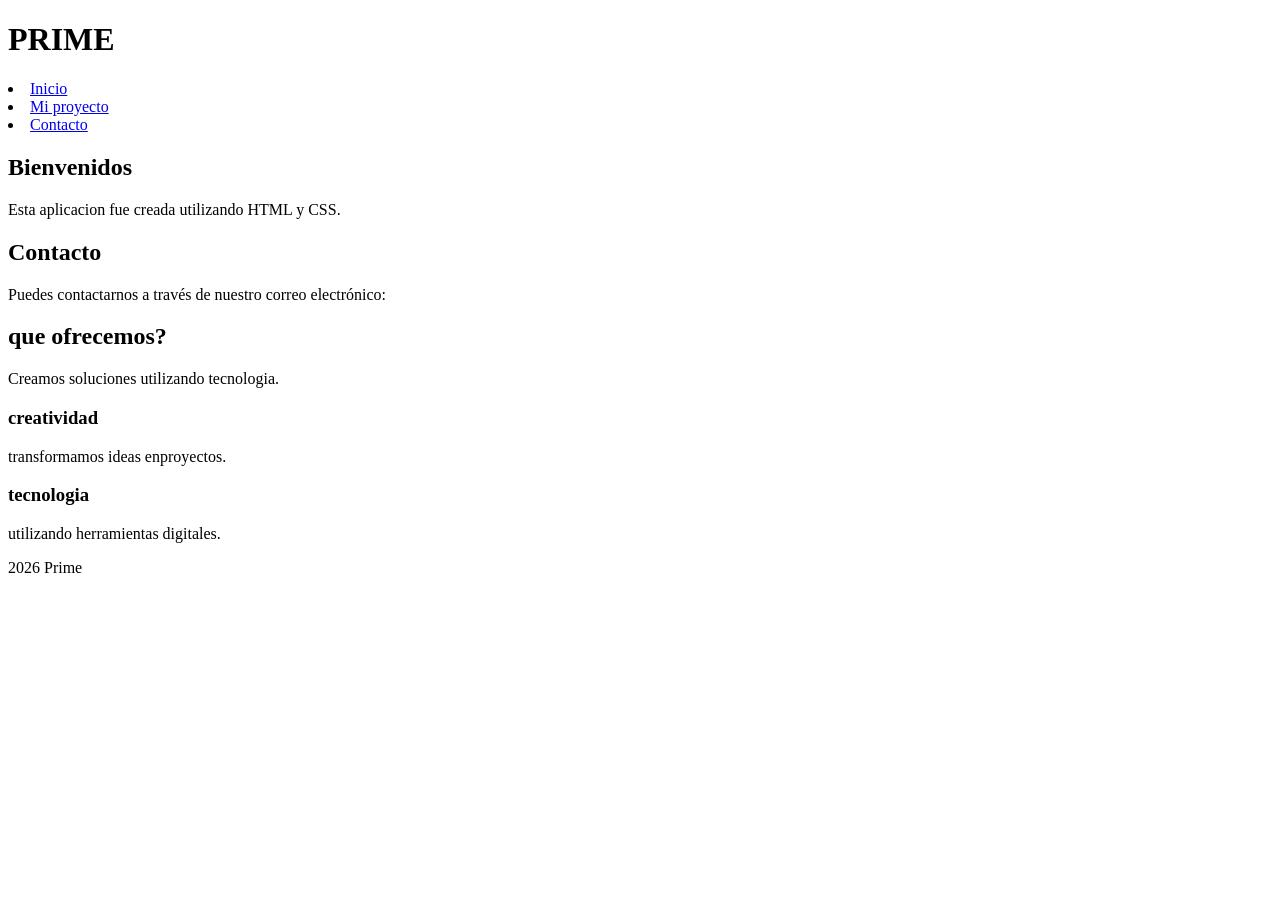
==== Index.html @ 27290d9e "cambios de hoy" ====
<!DOCTYPE html>
<html lang="es">
    <head>
        <meta charset="UTF-8">
        <meta name="viewport" content="width=device-width,initial-scale=1.0">
        <title>PRIME</title>
        <link rel="stylesheet" href="estyle.css">
    </head>
    <body>
        <header>
            <h1>PRIME</h1>
            </header>
  <body>

    <header








        <nav>
                <li><a href="inicio">Inicio</a></li>
                <li><a href="#Prime">Mi proyecto</a></li>
                <li><a href="#contacto">Contacto</a></li>
        </nav>

        <main>

            <section id="Inicio">

                <h2>Bienvenidos</h2>

                <p>Esta aplicacion fue creada utilizando HTML y CSS.</p>
            </section>

            <section id="contacto">
                <h2>Contacto</h2>
                <p>Puedes contactarnos a través de nuestro correo electrónico:

                    </section>


                    <section id="Prime" class="targeta">
                        <h2>que ofrecemos?</h2>




                        <p>
                            Creamos soluciones utilizando tecnologia.
                        </p>
                        </div>

                        <div class="targeta">
                            <h3>creatividad</h3>
                            <p>
                            transformamos ideas enproyectos.
                            </p>
                        </div>

                        <div class="targeta">
                            <h3>tecnologia</h3>
                            <p>
                                utilizando herramientas digitales.
                            </p>
                        </div>

                        </section>

        </main>


        <footer id="contacto">

            <p> 2026 Prime</p>

        </footer>

        </body>

</html>
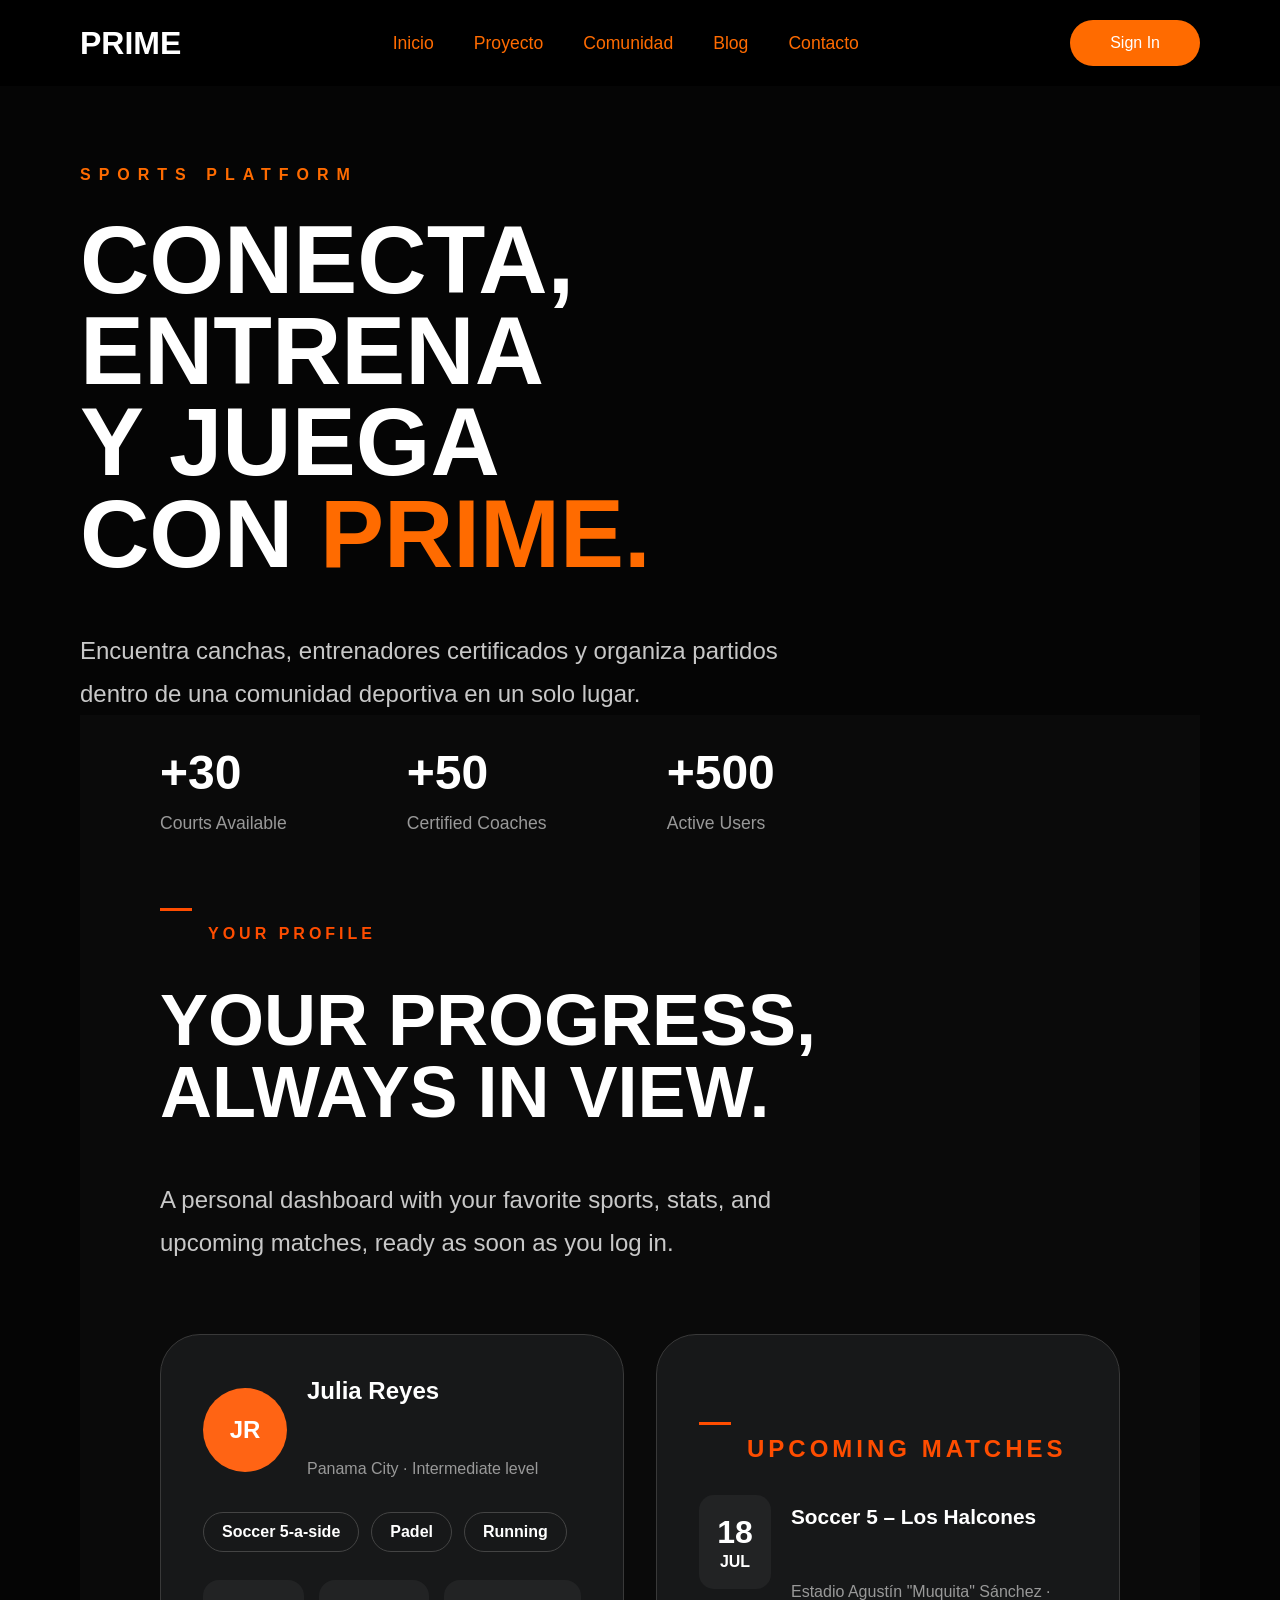
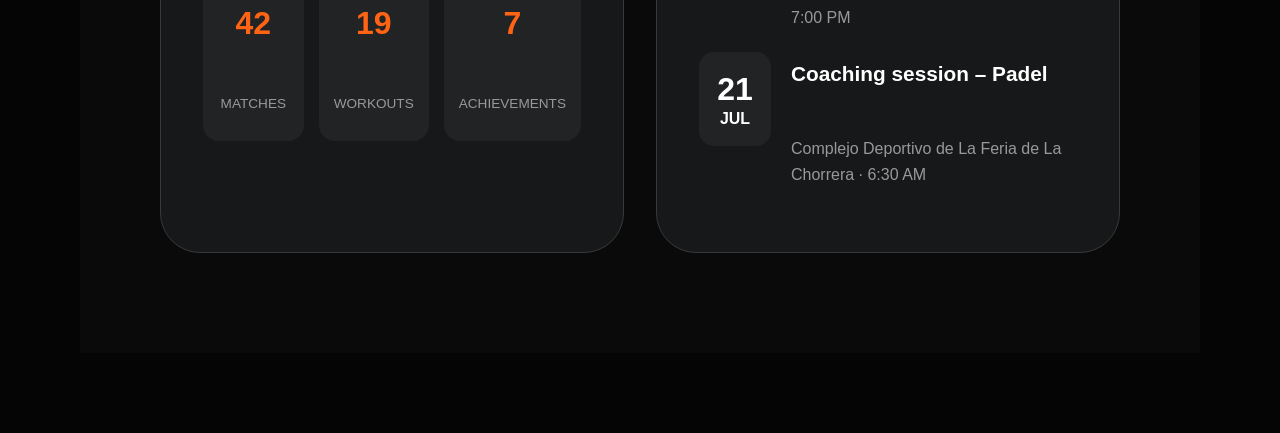
==== commit 32610310: "cambios de 2" ====
--- a/Index.html
+++ b/Index.html
@@ -2,83 +2,169 @@
 <html lang="es">
     <head>
         <meta charset="UTF-8">
-        <meta name="viewport" content="width=device-width,initial-scale=1.0">
-        <title>PRIME</title>
-        <link rel="stylesheet" href="estyle.css">
+        <meta name="viewport" content="width=device-width, initial-scale=1.0">
+        <title>Prime</title>
+        <link rel="stylesheet" href="style.css">
     </head>
+
     <body>
+
         <header>
-            <h1>PRIME</h1>
-            </header>
-  <body>
+            <div class="logo">
+                PRIME
+            </div>
 
-    <header
+            <nav>
+                <a href="#inicio">Inicio</a>
+                <a href="#proyecto">Proyecto</a>
+                <a href="#comunidad">Comunidad</a>
+                <a href="#blog">Blog</a>
+                <a href="#contacto">Contacto</a>
+            </nav>
 
+            <button class="btn-login">Sign In</button>
+        </header>
 
+        <section class="hero">
 
+            <span class="subtitle">SPORTS PLATFORM</span>
 
+            <h1>
+                CONECTA,<br>
+                ENTRENA<br>
+                Y JUEGA<br>
+                CON <span>PRIME.</span>
+            </h1>
 
+            <p>
+                Encuentra canchas, entrenadores certificados
+                y organiza partidos dentro de una comunidad
+                deportiva en un solo lugar.
+            </p>
+<!-- ESTADÍSTICAS -->
+        <section class="stats">
+            <div class="stat">
+                <h2>+30</h2>
+                <p>Courts Available</p>
+            </div>
 
+            <div class="stat">
+                <h2>+50</h2>
+                <p>Certified Coaches</p>
+            </div>
 
+            <div class="stat">
+                <h2>+500</h2>
+                <p>Active Users</p>
+            </div>
+        </section>
 
-        <nav>
-                <li><a href="inicio">Inicio</a></li>
-                <li><a href="#Prime">Mi proyecto</a></li>
-                <li><a href="#contacto">Contacto</a></li>
-        </nav>
+        <!-- PERFIL -->
+        <section class="profile-section">
 
-        <main>
+            <div class="profile-title">
+                <span></span>
+                <p>YOUR PROFILE</p>
+            </div>
 
-            <section id="Inicio">
+            <h2 class="profile-heading">
+                YOUR PROGRESS, ALWAYS IN VIEW.
+            </h2>
 
-                <h2>Bienvenidos</h2>
+            <p class="profile-description">
+                A personal dashboard with your favorite sports, stats, and upcoming
+                matches, ready as soon as you log in.
+            </p>
 
-                <p>Esta aplicacion fue creada utilizando HTML y CSS.</p>
-            </section>
+            <div class="profile-content">
 
-            <section id="contacto">
-                <h2>Contacto</h2>
-                <p>Puedes contactarnos a través de nuestro correo electrónico:
+                <!-- TARJETA DE PERFIL -->
+                <div class="profile-card">
 
-                    </section>
-
-
-                    <section id="Prime" class="targeta">
-                        <h2>que ofrecemos?</h2>
-
-
-
-
-                        <p>
-                            Creamos soluciones utilizando tecnologia.
-                        </p>
+                    <div class="profile-info">
+                        <div class="profile-avatar">
+                            JR
                         </div>
 
-                        <div class="targeta">
-                            <h3>creatividad</h3>
+                        <div>
+                            <h3>Julia Reyes</h3>
+                            <p>Panama City · Intermediate level</p>
+                        </div>
+                    </div>
+
+                    <div class="sports">
+                        <span>Soccer 5-a-side</span>
+                        <span>Padel</span>
+                        <span>Running</span>
+                    </div>
+
+                    <div class="profile-stats">
+
+                        <div class="profile-stat">
+                            <h4>42</h4>
+                            <p>MATCHES</p>
+                        </div>
+
+                        <div class="profile-stat">
+                            <h4>19</h4>
+                            <p>WORKOUTS</p>
+                        </div>
+
+                        <div class="profile-stat">
+                            <h4>7</h4>
+                            <p>ACHIEVEMENTS</p>
+                        </div>
+
+                    </div>
+
+                </div>
+
+                <!-- PRÓXIMOS PARTIDOS -->
+                <div class="matches-card">
+
+                    <div class="matches-title">
+                        <span></span>
+                        <p>UPCOMING MATCHES</p>
+                    </div>
+
+                    <div class="match">
+
+                        <div class="match-date">
+                            <strong>18</strong>
+                            <span>JUL</span>
+                        </div>
+
+                        <div class="match-info">
+                            <h3>Soccer 5 – Los Halcones</h3>
                             <p>
-                            transformamos ideas enproyectos.
+                                Estadio Agustín "Muquita" Sánchez · 7:00 PM
                             </p>
                         </div>
 
-                        <div class="targeta">
-                            <h3>tecnologia</h3>
+                    </div>
+
+                    <div class="match">
+
+                        <div class="match-date">
+                            <strong>21</strong>
+                            <span>JUL</span>
+                        </div>
+
+                        <div class="match-info">
+                            <h3>Coaching session – Padel</h3>
                             <p>
-                                utilizando herramientas digitales.
+                                Complejo Deportivo de La Feria de La Chorrera · 6:30 AM
                             </p>
                         </div>
 
-                        </section>
+                    </div>
 
-        </main>
+                </div>
 
+            </div>
 
-        <footer id="contacto">
+        </section>
+        </section>
 
-            <p> 2026 Prime</p>
-
-        </footer>
-
-        </body>
-
+    </body>
 </html>
--- a/style.css
+++ b/style.css
@@ -0,0 +1,409 @@
+* {
+    margin: 0;
+    padding: 0;
+    box-sizing: border-box;
+}
+
+body {
+    font-family: 'Poppins', sans-serif;
+    background: #050505;
+    color: white;
+}
+
+/* HEADER */
+
+header {
+    display: flex;
+    justify-content: space-between;
+    align-items: center;
+    padding: 20px 80px;
+    background: black;
+}
+
+.logo {
+    font-size: 2rem;
+    font-weight: 800;
+    color: white;
+}
+
+nav {
+    display: flex;
+    gap: 40px;
+}
+
+nav a {
+    text-decoration: none;
+    color: #ff6b00;
+    font-size: 1.1rem;
+    transition: .3s;
+}
+
+nav a:hover {
+    color: white;
+}
+
+.btn-login {
+    background: #ff6b00;
+    color: white;
+    border: none;
+    padding: 14px 40px;
+    border-radius: 50px;
+    font-size: 1rem;
+    cursor: pointer;
+    transition: .3s;
+}
+
+.btn-login:hover {
+    background: #ff7f22;
+}
+
+/* HERO */
+
+.hero {
+    min-height: 90vh;
+    display: flex;
+    flex-direction: column;
+    justify-content: center;
+    padding: 80px;
+}
+
+.subtitle {
+    color: #ff6b00;
+    letter-spacing: 8px;
+    font-weight: 700;
+    margin-bottom: 30px;
+}
+
+.hero h1 {
+    font-size: 6rem;
+    line-height: 0.95;
+    font-weight: 800;
+    max-width: 700px;
+}
+
+.hero h1 span {
+    color: #ff6b00;
+}
+
+.hero p {
+    margin-top: 50px;
+    color: #c8c8c8;
+    font-size: 1.5rem;
+    line-height: 1.8;
+    max-width: 700px;
+}
+/* ============================= */
+/* ESTADÍSTICAS */
+/* ============================= */
+
+.stats {
+    display: flex;
+    gap: 120px;
+    padding: 30px 80px;
+    background: #0a0a0a;
+}
+
+.stat h2 {
+    font-size: 3rem;
+    font-weight: 800;
+    color: white;
+}
+
+.stat p {
+    margin-top: 8px;
+    color: #999;
+    font-size: 1.1rem;
+}
+
+
+/* ============================= */
+/* PERFIL */
+/* ============================= */
+
+.profile-section {
+    padding: 0 80px 100px;
+    background: #0a0a0a;
+}
+
+
+/* TÍTULO PEQUEÑO */
+
+.profile-title {
+    display: flex;
+    align-items: center;
+    gap: 16px;
+    margin-bottom: 35px;
+}
+
+.profile-title span {
+    width: 32px;
+    height: 3px;
+    background: #ff4d00;
+}
+
+.profile-title p {
+    color: #ff4d00;
+    font-size: 1rem;
+    font-weight: 700;
+    letter-spacing: 4px;
+}
+
+
+/* TÍTULO PRINCIPAL */
+
+.profile-heading {
+    color: white;
+    font-size: 4.5rem;
+    line-height: 1;
+    font-weight: 900;
+    margin-bottom: 25px;
+}
+
+.profile-description {
+    max-width: 800px;
+    color: #aaa;
+    font-size: 1.35rem;
+    line-height: 1.7;
+    margin-bottom: 70px;
+}
+
+
+/* ============================= */
+/* CONTENEDOR DE TARJETAS */
+/* ============================= */
+
+.profile-content {
+    display: grid;
+    grid-template-columns: 1fr 1fr;
+    gap: 32px;
+}
+
+
+/* ============================= */
+/* TARJETA DE PERFIL */
+/* ============================= */
+
+.profile-card,
+.matches-card {
+    background: #171819;
+    border: 1px solid #393939;
+    border-radius: 40px;
+    padding: 42px;
+}
+
+
+/* INFORMACIÓN DEL USUARIO */
+
+.profile-info {
+    display: flex;
+    align-items: center;
+    gap: 20px;
+}
+
+.profile-avatar {
+    width: 84px;
+    height: 84px;
+    display: flex;
+    align-items: center;
+    justify-content: center;
+    background: #ff6414;
+    color: white;
+    border-radius: 50%;
+    font-size: 1.5rem;
+    font-weight: 800;
+}
+
+.profile-info h3 {
+    font-size: 1.5rem;
+    margin-bottom: 8px;
+}
+
+.profile-info p {
+    color: #999;
+    font-size: 1rem;
+}
+
+
+/* DEPORTES */
+
+.sports {
+    display: flex;
+    gap: 12px;
+    margin-top: 28px;
+    flex-wrap: wrap;
+}
+
+.sports span {
+    padding: 10px 18px;
+    border: 1px solid #444;
+    border-radius: 30px;
+    color: white;
+    font-weight: 600;
+}
+
+
+/* ESTADÍSTICAS DEL PERFIL */
+
+.profile-stats {
+    display: grid;
+    grid-template-columns: repeat(3, 1fr);
+    gap: 15px;
+    margin-top: 28px;
+}
+
+.profile-stat {
+    background: #222324;
+    border-radius: 16px;
+    padding: 25px 15px;
+    text-align: center;
+}
+
+.profile-stat h4 {
+    color: #ff6414;
+    font-size: 2rem;
+    margin-bottom: 12px;
+}
+
+.profile-stat p {
+    color: #999;
+    font-size: 0.85rem;
+}
+
+
+/* ============================= */
+/* PRÓXIMOS PARTIDOS */
+/* ============================= */
+
+.matches-title {
+    display: flex;
+    align-items: center;
+    gap: 16px;
+    margin-bottom: 25px;
+}
+
+.matches-title span {
+    width: 32px;
+    height: 3px;
+    background: #ff4d00;
+}
+
+.matches-title p {
+    color: #ff4d00;
+    font-weight: 700;
+    letter-spacing: 4px;
+}
+
+
+/* PARTIDOS */
+
+.match {
+    display: flex;
+    align-items: flex-start;
+    gap: 20px;
+    margin-bottom: 22px;
+}
+
+.match-date {
+    min-width: 72px;
+    height: 94px;
+    display: flex;
+    flex-direction: column;
+    justify-content: center;
+    align-items: center;
+    background: #222324;
+    border-radius: 15px;
+}
+
+.match-date strong {
+    color: white;
+    font-size: 2rem;
+}
+
+.match-date span {
+    color: white;
+    font-size: 1rem;
+    font-weight: 600;
+    margin-top: 2px;
+}
+
+.match-info {
+    padding-top: 10px;
+}
+
+.match-info h3 {
+    color: white;
+    font-size: 1.3rem;
+    margin-bottom: 8px;
+}
+
+.match-info p {
+    color: #999;
+    font-size: 1rem;
+    line-height: 1.6;
+}
+
+
+/* ============================= */
+/* RESPONSIVE */
+/* ============================= */
+
+@media (max-width: 900px) {
+
+    .stats {
+        gap: 50px;
+        padding: 30px 40px;
+    }
+
+    .profile-section {
+        padding: 0 40px 80px;
+    }
+
+    .profile-content {
+        grid-template-columns: 1fr;
+    }
+
+    .profile-heading {
+        font-size: 3.5rem;
+    }
+}
+
+
+@media (max-width: 600px) {
+
+    .stats {
+        flex-direction: column;
+        gap: 25px;
+        padding: 30px;
+    }
+
+    .profile-section {
+        padding: 0 25px 60px;
+    }
+
+    .profile-heading {
+        font-size: 2.7rem;
+    }
+
+    .profile-description {
+        font-size: 1.1rem;
+    }
+
+    .profile-card,
+    .matches-card {
+        padding: 25px;
+        border-radius: 25px;
+    }
+
+    .profile-stats {
+        grid-template-columns: 1fr;
+    }
+}
+Así cada nivel queda correctamente separado por tabulación, por ejemplo:
+
+<section>
+    <div>
+        <h2>
+            Texto
+        </h2>
+    </div>
+</section>
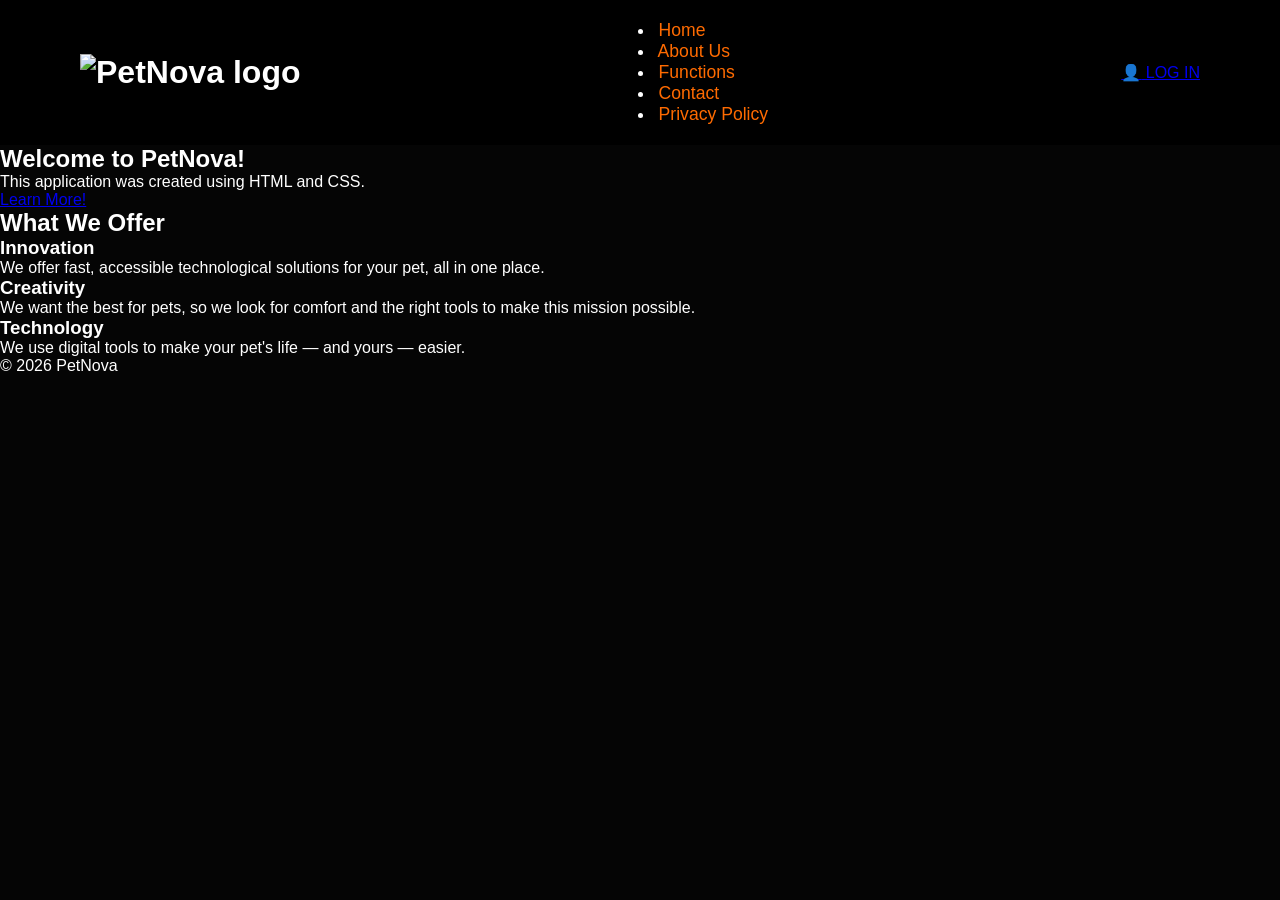
==== commit 35c78dff: "Update Index.html" ====
--- a/Index.html
+++ b/Index.html
@@ -1,170 +1,63 @@
 <!DOCTYPE html>
-<html lang="es">
-    <head>
-        <meta charset="UTF-8">
-        <meta name="viewport" content="width=device-width, initial-scale=1.0">
-        <title>Prime</title>
-        <link rel="stylesheet" href="style.css">
-    </head>
+<html lang="en">
+<head>
+    <meta charset="UTF-8">
+    <meta name="viewport" content="width=device-width, initial-scale=1.0">
+    <title>PetNova</title>
+    <link rel="stylesheet" href="style.css">
+<base target="_blank">
+</head>
+<body>
 
-    <body>
+    <!-- Navigation bar -->
+    <header class="navbar">
+        <img src="logo.jpg" alt="PetNova logo" class="logo">
+        
 
-        <header>
-            <div class="logo">
-                PRIME
-            </div>
+        <nav>
+            <ul>
+                <li><a href="#Home"> <img src="Icon home.png File" alt="" class="icon"> Home</a></li>
+                <li><a href="#About-Us"> <img src="About us icon.png File" alt="" class="icon"> About Us</a></li>
+                <li><a href="#Functions"> <img src="icons/functions.png" alt="" class="icon"> Functions</a></li>
+                <li><a href="#Contact"> <img src="icons/contact.png" alt="" class="icon"> Contact</a></li>
+                <li><a href="#Privacy-Policy"> <img src="icons/privacy.png" alt="" class="icon"> Privacy Policy</a></li>
+            </ul>
+        </nav>
 
-            <nav>
-                <a href="#inicio">Inicio</a>
-                <a href="#proyecto">Proyecto</a>
-                <a href="#comunidad">Comunidad</a>
-                <a href="#blog">Blog</a>
-                <a href="#contacto">Contacto</a>
-            </nav>
+        <a href="#Login" class="login-btn">
+            <span class="login-icon">&#128100;</span> LOG IN
+        </a>
+    </header>
 
-            <button class="btn-login">Sign In</button>
-        </header>
+    <main>
+        <section id="Home" class="principal">
+            <h2>Welcome to PetNova!</h2>
+            <p>This application was created using HTML and CSS.</p>
+            <a href="#About-Us" class="btn">Learn More!</a>
+        </section>
 
-        <section class="hero">
-
-            <span class="subtitle">SPORTS PLATFORM</span>
-
-            <h1>
-                CONECTA,<br>
-                ENTRENA<br>
-                Y JUEGA<br>
-                CON <span>PRIME.</span>
-            </h1>
-
-            <p>
-                Encuentra canchas, entrenadores certificados
-                y organiza partidos dentro de una comunidad
-                deportiva en un solo lugar.
-            </p>
-<!-- ESTADÍSTICAS -->
-        <section class="stats">
-            <div class="stat">
-                <h2>+30</h2>
-                <p>Courts Available</p>
-            </div>
-
-            <div class="stat">
-                <h2>+50</h2>
-                <p>Certified Coaches</p>
-            </div>
-
-            <div class="stat">
-                <h2>+500</h2>
-                <p>Active Users</p>
+        <section id="About-Us" class="tarjetas">
+            <h2>What We Offer</h2>
+            <div class="tarjetas-container">
+                <div class="tarjeta">
+                    <h3>Innovation</h3>
+                    <p>We offer fast, accessible technological solutions for your pet, all in one place.</p>
+                </div>
+                <div class="tarjeta">
+                    <h3>Creativity</h3>
+                    <p>We want the best for pets, so we look for comfort and the right tools to make this mission possible.</p>
+                </div>
+                <div class="tarjeta">
+                    <h3>Technology</h3>
+                    <p>We use digital tools to make your pet's life — and yours — easier.</p>
+                </div>
             </div>
         </section>
+    </main>
 
-        <!-- PERFIL -->
-        <section class="profile-section">
+    <footer id="Contact">
+        <p>&copy; 2026 PetNova</p>
+    </footer>
 
-            <div class="profile-title">
-                <span></span>
-                <p>YOUR PROFILE</p>
-            </div>
-
-            <h2 class="profile-heading">
-                YOUR PROGRESS, ALWAYS IN VIEW.
-            </h2>
-
-            <p class="profile-description">
-                A personal dashboard with your favorite sports, stats, and upcoming
-                matches, ready as soon as you log in.
-            </p>
-
-            <div class="profile-content">
-
-                <!-- TARJETA DE PERFIL -->
-                <div class="profile-card">
-
-                    <div class="profile-info">
-                        <div class="profile-avatar">
-                            JR
-                        </div>
-
-                        <div>
-                            <h3>Julia Reyes</h3>
-                            <p>Panama City · Intermediate level</p>
-                        </div>
-                    </div>
-
-                    <div class="sports">
-                        <span>Soccer 5-a-side</span>
-                        <span>Padel</span>
-                        <span>Running</span>
-                    </div>
-
-                    <div class="profile-stats">
-
-                        <div class="profile-stat">
-                            <h4>42</h4>
-                            <p>MATCHES</p>
-                        </div>
-
-                        <div class="profile-stat">
-                            <h4>19</h4>
-                            <p>WORKOUTS</p>
-                        </div>
-
-                        <div class="profile-stat">
-                            <h4>7</h4>
-                            <p>ACHIEVEMENTS</p>
-                        </div>
-
-                    </div>
-
-                </div>
-
-                <!-- PRÓXIMOS PARTIDOS -->
-                <div class="matches-card">
-
-                    <div class="matches-title">
-                        <span></span>
-                        <p>UPCOMING MATCHES</p>
-                    </div>
-
-                    <div class="match">
-
-                        <div class="match-date">
-                            <strong>18</strong>
-                            <span>JUL</span>
-                        </div>
-
-                        <div class="match-info">
-                            <h3>Soccer 5 – Los Halcones</h3>
-                            <p>
-                                Estadio Agustín "Muquita" Sánchez · 7:00 PM
-                            </p>
-                        </div>
-
-                    </div>
-
-                    <div class="match">
-
-                        <div class="match-date">
-                            <strong>21</strong>
-                            <span>JUL</span>
-                        </div>
-
-                        <div class="match-info">
-                            <h3>Coaching session – Padel</h3>
-                            <p>
-                                Complejo Deportivo de La Feria de La Chorrera · 6:30 AM
-                            </p>
-                        </div>
-
-                    </div>
-
-                </div>
-
-            </div>
-
-        </section>
-        </section>
-
-    </body>
+</body>
 </html>
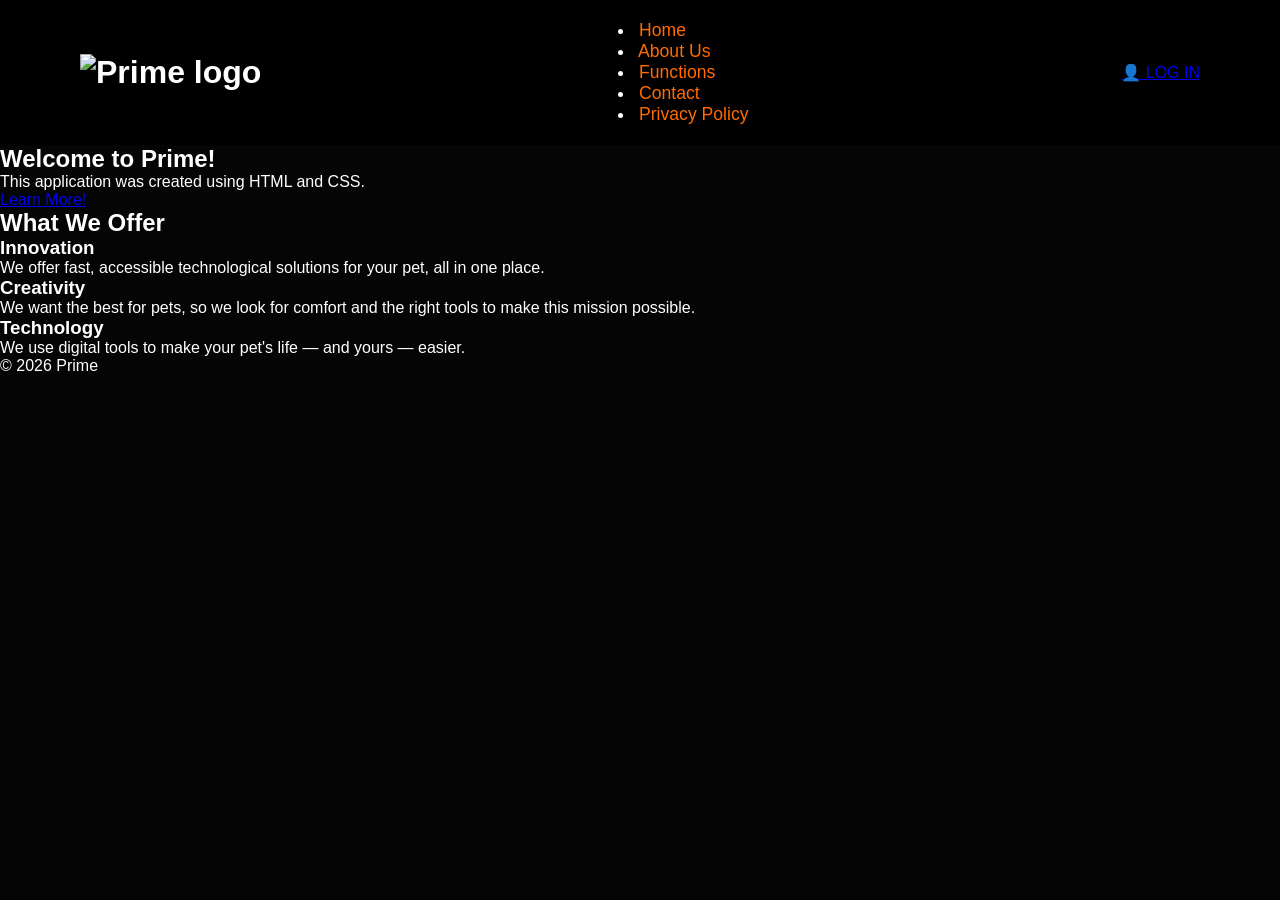
==== commit b46b21dc: "papu" ====
--- a/Index.html
+++ b/Index.html
@@ -3,7 +3,7 @@
 <head>
     <meta charset="UTF-8">
     <meta name="viewport" content="width=device-width, initial-scale=1.0">
-    <title>PetNova</title>
+    <title>Prime</title>
     <link rel="stylesheet" href="style.css">
 <base target="_blank">
 </head>
@@ -11,7 +11,7 @@
 
     <!-- Navigation bar -->
     <header class="navbar">
-        <img src="logo.jpg" alt="PetNova logo" class="logo">
+        <img src="logo.jpg" alt="Prime logo" class="logo">
         
 
         <nav>
@@ -31,7 +31,7 @@
 
     <main>
         <section id="Home" class="principal">
-            <h2>Welcome to PetNova!</h2>
+            <h2>Welcome to Prime!</h2>
             <p>This application was created using HTML and CSS.</p>
             <a href="#About-Us" class="btn">Learn More!</a>
         </section>
@@ -56,7 +56,7 @@
     </main>
 
     <footer id="Contact">
-        <p>&copy; 2026 PetNova</p>
+        <p>&copy; 2026 Prime</p>
     </footer>
 
 </body>
--- a/style.css
+++ b/style.css
@@ -397,13 +397,4 @@
     .profile-stats {
         grid-template-columns: 1fr;
     }
-}
-Así cada nivel queda correctamente separado por tabulación, por ejemplo:
-
-<section>
-    <div>
-        <h2>
-            Texto
-        </h2>
-    </div>
-</section>+}
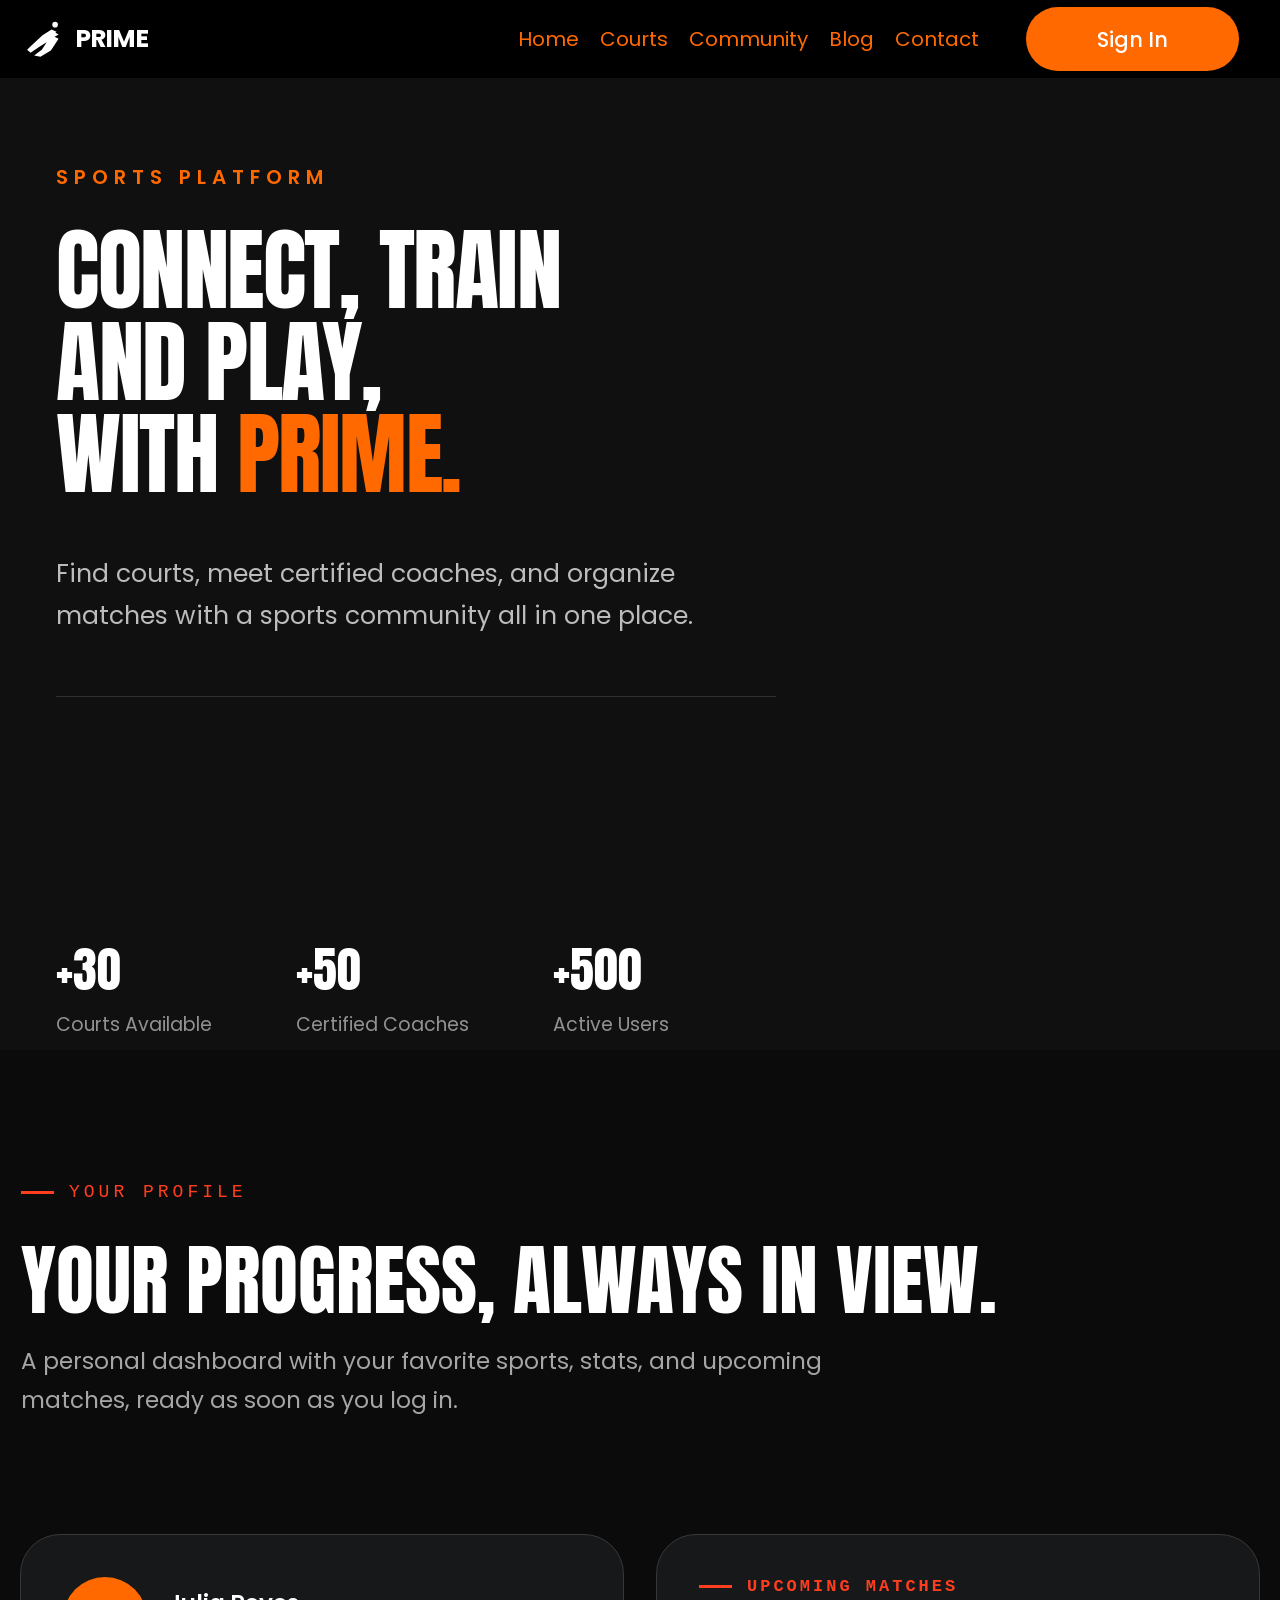
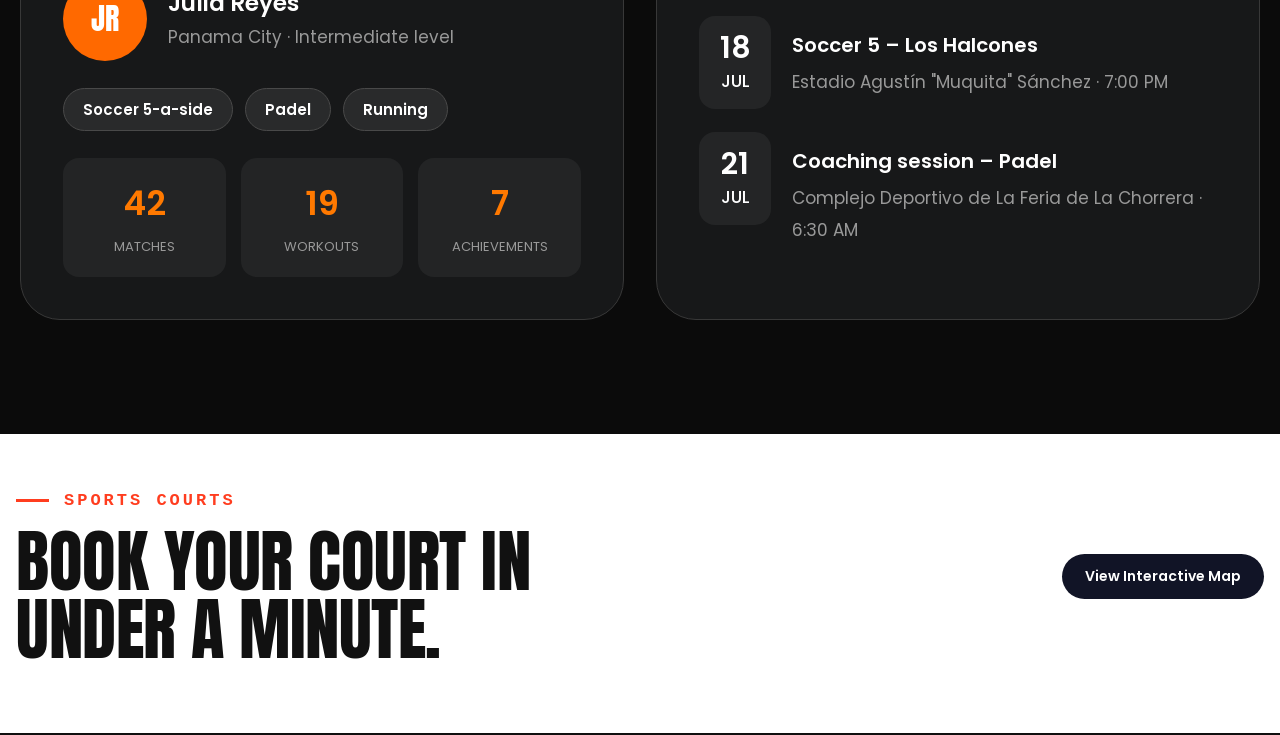
==== commit a0ba1e14: "cambios 3" ====
--- a/Index.html
+++ b/Index.html
@@ -1,63 +1,218 @@
+
 <!DOCTYPE html>
-<html lang="en">
+<html lang="es">
 <head>
     <meta charset="UTF-8">
     <meta name="viewport" content="width=device-width, initial-scale=1.0">
-    <title>Prime</title>
+    <title>PRIME | Sports Platform</title>
+
     <link rel="stylesheet" href="style.css">
-<base target="_blank">
+
+    <!-- Fuentes de Google -->
+    <link rel="preconnect" href="https://fonts.googleapis.com">
+    <link rel="preconnect" href="https://fonts.gstatic.com" crossorigin>
+    <link href="https://fonts.googleapis.com/css2?family=Anton&family=Poppins:wght@400;500;600;700&display=swap" rel="stylesheet">
 </head>
 <body>
 
-    <!-- Navigation bar -->
+    <!-- Barra de navegación -->
     <header class="navbar">
-        <img src="logo.jpg" alt="Prime logo" class="logo">
-        
-
-        <nav>
-            <ul>
-                <li><a href="#Home"> <img src="Icon home.png File" alt="" class="icon"> Home</a></li>
-                <li><a href="#About-Us"> <img src="About us icon.png File" alt="" class="icon"> About Us</a></li>
-                <li><a href="#Functions"> <img src="icons/functions.png" alt="" class="icon"> Functions</a></li>
-                <li><a href="#Contact"> <img src="icons/contact.png" alt="" class="icon"> Contact</a></li>
-                <li><a href="#Privacy-Policy"> <img src="icons/privacy.png" alt="" class="icon"> Privacy Policy</a></li>
-            </ul>
+        <a href="#" class="logo">
+            <svg class="logo-icon" viewBox="0 0 60 55" aria-hidden="true">
+                <circle cx="43" cy="7" r="4" fill="currentColor"/>
+                <path d="M38 14 L25 22 L10 36 L3 43 L8 47 L20 39 L31 32 L24 43 L13 51 L22 53 L37 44 L48 27 L39 23 L45 17 Z"
+                      fill="currentColor"/>
+                <path d="M28 22 L41 17 L48 21 L36 28 Z"
+                      fill="currentColor"/>
+            </svg>
+            <span>PRIME</span>
+        </a>
+
+        <nav class="nav-links">
+            <a href="#">Home</a>
+            <a href="#">Courts</a>
+            <a href="#">Community</a>
+            <a href="#">Blog</a>
+            <a href="#">Contact</a>
         </nav>
 
-        <a href="#Login" class="login-btn">
-            <span class="login-icon">&#128100;</span> LOG IN
-        </a>
+        <a href="#" class="sign-in">Sign In</a>
+
+        <button class="menu-toggle" aria-label="Abrir menú">
+            ☰
+        </button>
     </header>
 
-    <main>
-        <section id="Home" class="principal">
-            <h2>Welcome to Prime!</h2>
-            <p>This application was created using HTML and CSS.</p>
-            <a href="#About-Us" class="btn">Learn More!</a>
-        </section>
-
-        <section id="About-Us" class="tarjetas">
-            <h2>What We Offer</h2>
-            <div class="tarjetas-container">
-                <div class="tarjeta">
-                    <h3>Innovation</h3>
-                    <p>We offer fast, accessible technological solutions for your pet, all in one place.</p>
-                </div>
-                <div class="tarjeta">
-                    <h3>Creativity</h3>
-                    <p>We want the best for pets, so we look for comfort and the right tools to make this mission possible.</p>
-                </div>
-                <div class="tarjeta">
-                    <h3>Technology</h3>
-                    <p>We use digital tools to make your pet's life — and yours — easier.</p>
-                </div>
-            </div>
+    <!-- Sección principal -->
+    <main class="hero">
+        <section class="hero-content">
+            <p class="eyebrow">SPORTS PLATFORM</p>
+
+            <h1>
+                CONNECT, TRAIN<br>
+                AND PLAY,<br>
+                WITH <span>PRIME.</span>
+            </h1>
+
+            <p class="description">
+                Find courts, meet certified coaches, and organize<br class="desktop-break">
+                matches with a sports community all in one place.
+            </p>
+
+            <div class="hero-divider"></div>
         </section>
     </main>
 
-    <footer id="Contact">
-        <p>&copy; 2026 Prime</p>
-    </footer>
-
+    <script>
+        const menuToggle = document.querySelector(".menu-toggle");
+        const navLinks = document.querySelector(".nav-links");
+
+        menuToggle.addEventListener("click", () => {
+            navLinks.classList.toggle("active");
+        });
+    </script>
+
+<!-- ===== ESTADÍSTICAS ===== -->
+<section class="stats">
+    <div class="stat-item">
+        <h2>+30</h2>
+        <p>Courts Available</p>
+    </div>
+
+    <div class="stat-item">
+        <h2>+50</h2>
+        <p>Certified Coaches</p>
+    </div>
+
+    <div class="stat-item">
+        <h2>+500</h2>
+        <p>Active Users</p>
+    </div>
+</section>
+
+<!-- ===== SECCIÓN PERFIL ===== -->
+<section class="profile-section">
+    <p class="profile-label">
+        <span></span>
+        YOUR PROFILE
+    </p>
+
+    <h2 class="profile-title">
+        YOUR PROGRESS, ALWAYS IN VIEW.
+    </h2>
+
+    <p class="profile-description">
+        A personal dashboard with your favorite sports, stats, and upcoming
+        <br class="desktop-break">
+        matches, ready as soon as you log in.
+    </p>
+</section>
+
+<!-- ===== DASHBOARD DEL USUARIO ===== -->
+<section class="dashboard-section">
+
+    <!-- Tarjeta de perfil -->
+    <div class="dashboard-card profile-card">
+
+        <div class="user-info">
+            <div class="user-avatar">JR</div>
+
+            <div class="user-details">
+                <h3>Julia Reyes</h3>
+                <p>Panama City · Intermediate level</p>
+            </div>
+        </div>
+
+        <!-- Deportes favoritos -->
+        <div class="sport-tags">
+            <span>Soccer 5-a-side</span>
+            <span>Padel</span>
+            <span>Running</span>
+        </div>
+
+        <!-- Estadísticas personales -->
+        <div class="user-stats">
+            <div class="user-stat">
+                <h4>42</h4>
+                <p>MATCHES</p>
+            </div>
+
+            <div class="user-stat">
+                <h4>19</h4>
+                <p>WORKOUTS</p>
+            </div>
+
+            <div class="user-stat">
+                <h4>7</h4>
+                <p>ACHIEVEMENTS</p>
+            </div>
+        </div>
+
+    </div>
+
+    <!-- Tarjeta de próximos partidos -->
+    <div class="dashboard-card matches-card">
+
+        <p class="section-label">
+            <span></span>
+            UPCOMING MATCHES
+        </p>
+
+        <div class="match-item">
+            <div class="match-date">
+                <strong>18</strong>
+                <span>JUL</span>
+            </div>
+
+            <div class="match-details">
+                <h3>Soccer 5 – Los Halcones</h3>
+                <p>Estadio Agustín "Muquita" Sánchez · 7:00 PM</p>
+            </div>
+        </div>
+
+        <div class="match-item">
+            <div class="match-date">
+                <strong>21</strong>
+                <span>JUL</span>
+            </div>
+
+            <div class="match-details">
+                <h3>Coaching session – Padel</h3>
+                <p>Complejo Deportivo de La Feria de La Chorrera · 6:30 AM</p>
+            </div>
+        </div>
+
+    </div>
+
+</section>
+
+
+<!-- ===== SECCIÓN DE RESERVA DE CANCHAS ===== -->
+<section class="courts-section">
+
+    <div class="courts-heading">
+
+        <div class="courts-title-content">
+            <p class="section-label">
+                <span></span>
+                SPORTS COURTS
+            </p>
+
+            <h2>
+                BOOK YOUR COURT IN<br>
+                UNDER A MINUTE.
+            </h2>
+        </div>
+
+        <a href="#interactive-map" class="map-button">
+            View Interactive Map
+        </a>
+
+    </div>
+
+    <!-- Aquí puedes agregar posteriormente el mapa de canchas -->
+    <div id="interactive-map"></div>
+
+</section>
 </body>
-</html>+</html>
--- a/style.css
+++ b/style.css
@@ -1,400 +1,896 @@
+
+/* ===== CONFIGURACIÓN GENERAL ===== */
 * {
     margin: 0;
     padding: 0;
     box-sizing: border-box;
 }
 
+:root {
+    --orange: #ff6900;
+    --black: #000000;
+    --background: #101010;
+    --white: #ffffff;
+    --gray: #bcbcbc;
+}
+
+html {
+    scroll-behavior: smooth;
+}
+
 body {
+    background-color: var(--background);
+    color: var(--white);
     font-family: 'Poppins', sans-serif;
-    background: #050505;
-    color: white;
-}
-
-/* HEADER */
-
-header {
-    display: flex;
+    min-height: 100vh;
+}
+
+/* ===== BARRA DE NAVEGACIÓN ===== */
+.navbar {
+    height: 78px;
+    width: 100%;
+    background-color: var(--black);
+    display: flex;
+    align-items: center;
     justify-content: space-between;
-    align-items: center;
-    padding: 20px 80px;
-    background: black;
-}
-
+    padding: 0 41px 0 25px;
+    position: relative;
+    z-index: 10;
+}
+
+/* Logo */
 .logo {
-    font-size: 2rem;
-    font-weight: 800;
-    color: white;
-}
-
-nav {
-    display: flex;
-    gap: 40px;
-}
-
-nav a {
+    display: flex;
+    align-items: center;
+    gap: 8px;
     text-decoration: none;
-    color: #ff6b00;
-    font-size: 1.1rem;
-    transition: .3s;
-}
-
-nav a:hover {
-    color: white;
-}
-
-.btn-login {
-    background: #ff6b00;
-    color: white;
-    border: none;
-    padding: 14px 40px;
+    color: var(--white);
+    flex-shrink: 0;
+}
+
+.logo-icon {
+    width: 42px;
+    height: 48px;
+}
+
+.logo span {
+    font-family: 'Poppins', sans-serif;
+    font-size: 25px;
+    font-weight: 700;
+    letter-spacing: -1px;
+}
+
+/* Enlaces */
+.nav-links {
+    display: flex;
+    align-items: center;
+    gap: 21px;
+    margin-left: auto;
+    margin-right: 47px;
+}
+
+.nav-links a {
+    color: var(--orange);
+    text-decoration: none;
+    font-size: 20px;
+    font-weight: 400;
+    transition: color 0.3s ease;
+}
+
+.nav-links a:hover {
+    color: var(--white);
+}
+
+/* Botón Sign In */
+.sign-in {
+    width: 213px;
+    height: 64px;
+    background-color: var(--orange);
     border-radius: 50px;
-    font-size: 1rem;
-    cursor: pointer;
-    transition: .3s;
-}
-
-.btn-login:hover {
-    background: #ff7f22;
-}
-
-/* HERO */
-
+    display: flex;
+    justify-content: center;
+    align-items: center;
+    text-decoration: none;
+    color: var(--white);
+    font-size: 21px;
+    font-weight: 500;
+    flex-shrink: 0;
+    transition: background-color 0.3s ease,
+                transform 0.3s ease;
+}
+
+.sign-in:hover {
+    background-color: #e85d00;
+    transform: translateY(-2px);
+}
+
+.menu-toggle {
+    display: none;
+}
+
+/* ===== SECCIÓN PRINCIPAL ===== */
 .hero {
-    min-height: 90vh;
-    display: flex;
-    flex-direction: column;
-    justify-content: center;
-    padding: 80px;
-}
-
-.subtitle {
-    color: #ff6b00;
-    letter-spacing: 8px;
-    font-weight: 700;
-    margin-bottom: 30px;
-}
-
-.hero h1 {
-    font-size: 6rem;
-    line-height: 0.95;
-    font-weight: 800;
-    max-width: 700px;
-}
-
-.hero h1 span {
-    color: #ff6b00;
-}
-
-.hero p {
-    margin-top: 50px;
-    color: #c8c8c8;
-    font-size: 1.5rem;
-    line-height: 1.8;
-    max-width: 700px;
-}
-/* ============================= */
-/* ESTADÍSTICAS */
-/* ============================= */
-
+    min-height: calc(100vh - 78px);
+    background-color: var(--background);
+    padding: 84px 0 0 4.4%;
+}
+
+.hero-content {
+    width: 100%;
+    max-width: 720px;
+}
+
+/* Texto superior naranja */
+.eyebrow {
+    color: var(--orange);
+    font-size: 20px;
+    font-weight: 600;
+    letter-spacing: 6px;
+    margin-bottom: 32px;
+}
+
+/* Título grande */
+h1 {
+    font-family: 'Anton', sans-serif;
+    font-size: clamp(64px, 7.1vw, 108px);
+    line-height: 1.01;
+    font-weight: 400;
+    letter-spacing: -1.5px;
+    color: var(--white);
+    text-transform: uppercase;
+}
+
+h1 span {
+    color: var(--orange);
+}
+
+/* Descripción */
+.description {
+    margin-top: 54px;
+    color: var(--gray);
+    font-size: 25px;
+    line-height: 1.65;
+    font-weight: 400;
+}
+
+/* Línea inferior */
+.hero-divider {
+    width: min(720px, 100%);
+    height: 1px;
+    background-color: #303030;
+    margin-top: 60px;
+}
+
+/* ===== TABLET ===== */
+@media (max-width: 1050px) {
+    .navbar {
+        padding: 0 24px;
+    }
+
+    .nav-links {
+        gap: 14px;
+        margin-right: 24px;
+    }
+
+    .nav-links a {
+        font-size: 16px;
+    }
+
+    .sign-in {
+        width: 140px;
+        height: 54px;
+        font-size: 18px;
+    }
+
+    .hero {
+        padding-top: 75px;
+    }
+
+    h1 {
+        font-size: clamp(60px, 8vw, 85px);
+    }
+
+    .description {
+        font-size: 20px;
+    }
+}
+
+/* ===== MÓVILES ===== */
+@media (max-width: 700px) {
+    .navbar {
+        height: 72px;
+        padding: 0 20px;
+    }
+
+    .logo-icon {
+        width: 35px;
+        height: 42px;
+    }
+
+    .logo span {
+        font-size: 22px;
+    }
+
+    .menu-toggle {
+        display: block;
+        border: none;
+        background: transparent;
+        color: var(--orange);
+        font-size: 30px;
+        cursor: pointer;
+        margin-left: auto;
+    }
+
+    .nav-links {
+        display: none;
+        position: absolute;
+        top: 72px;
+        left: 0;
+        width: 100%;
+        margin: 0;
+        padding: 24px;
+        background-color: var(--black);
+        flex-direction: column;
+        align-items: flex-start;
+        gap: 20px;
+        border-top: 1px solid #242424;
+    }
+
+    .nav-links.active {
+        display: flex;
+    }
+
+    .nav-links a {
+        font-size: 18px;
+    }
+
+    .sign-in {
+        width: 105px;
+        height: 42px;
+        font-size: 15px;
+        margin-left: 15px;
+    }
+
+    .hero {
+        min-height: calc(100vh - 72px);
+        padding: 70px 22px 40px;
+    }
+
+    .hero-content {
+        max-width: 100%;
+    }
+
+    .eyebrow {
+        font-size: 14px;
+        letter-spacing: 4px;
+        margin-bottom: 25px;
+    }
+
+    h1 {
+        font-size: clamp(48px, 10.5vw, 72px);
+        line-height: 1.08;
+        letter-spacing: -0.5px;
+    }
+
+    .description {
+        margin-top: 35px;
+        font-size: 16px;
+        line-height: 1.8;
+    }
+
+    .desktop-break {
+        display: none;
+    }
+
+    .hero-divider {
+        margin-top: 45px;
+    }
+}
+
+/* ===== MÓVILES PEQUEÑOS ===== */
+@media (max-width: 380px) {
+    .navbar {
+        padding: 0 12px;
+    }
+
+    .logo {
+        gap: 4px;
+    }
+
+    .logo span {
+        font-size: 19px;
+    }
+
+    .logo-icon {
+        width: 30px;
+    }
+
+    .sign-in {
+        width: 85px;
+        height: 38px;
+        font-size: 13px;
+        margin-left: 8px;
+    }
+
+    .menu-toggle {
+        font-size: 25px;
+    }
+
+    .hero {
+        padding-left: 18px;
+        padding-right: 18px;
+    }
+
+    h1 {
+        font-size: 46px;
+    }
+}
+
+/* ===== ESTADÍSTICAS ===== */
 .stats {
-    display: flex;
-    gap: 120px;
-    padding: 30px 80px;
-    background: #0a0a0a;
-}
-
-.stat h2 {
-    font-size: 3rem;
-    font-weight: 800;
-    color: white;
-}
-
-.stat p {
-    margin-top: 8px;
-    color: #999;
-    font-size: 1.1rem;
-}
-
-
-/* ============================= */
-/* PERFIL */
-/* ============================= */
-
+    width: 100%;
+    min-height: 150px;
+    background-color: #101010;
+    display: flex;
+    align-items: flex-start;
+    gap: 84px;
+    padding: 42px 4.4% 10px;
+}
+
+.stat-item {
+    min-width: 156px;
+}
+
+.stat-item h2 {
+    font-family: 'Anton', sans-serif;
+    font-size: 48px;
+    font-weight: 400;
+    line-height: 1.2;
+    color: #ffffff;
+    margin-bottom: 10px;
+}
+
+.stat-item p {
+    font-family: 'Poppins', sans-serif;
+    font-size: 19px;
+    font-weight: 400;
+    color: #929292;
+    white-space: nowrap;
+}
+
+/* ===== SECCIÓN YOUR PROFILE ===== */
 .profile-section {
-    padding: 0 80px 100px;
-    background: #0a0a0a;
-}
-
-
-/* TÍTULO PEQUEÑO */
-
+    width: 100%;
+    min-height: 380px;
+    background-color: #0b0b0b;
+    padding: 132px 21px 50px;
+}
+
+/* Etiqueta naranja */
+.profile-label {
+    display: flex;
+    align-items: center;
+    gap: 15px;
+    color: #ff3d1f;
+    font-family: monospace;
+    font-size: 18px;
+    letter-spacing: 4px;
+    margin-bottom: 35px;
+}
+
+.profile-label span {
+    display: inline-block;
+    width: 33px;
+    height: 3px;
+    background-color: #ff3d1f;
+}
+
+/* Título principal */
 .profile-title {
-    display: flex;
-    align-items: center;
-    gap: 16px;
-    margin-bottom: 35px;
-}
-
-.profile-title span {
-    width: 32px;
-    height: 3px;
-    background: #ff4d00;
-}
-
-.profile-title p {
-    color: #ff4d00;
-    font-size: 1rem;
-    font-weight: 700;
-    letter-spacing: 4px;
-}
-
-
-/* TÍTULO PRINCIPAL */
-
-.profile-heading {
-    color: white;
-    font-size: 4.5rem;
-    line-height: 1;
-    font-weight: 900;
-    margin-bottom: 25px;
-}
-
+    font-family: 'Anton', sans-serif;
+    font-size: clamp(42px, 6.1vw, 78px);
+    font-weight: 400;
+    line-height: 1.12;
+    letter-spacing: 0;
+    color: #ffffff;
+    text-transform: uppercase;
+    margin-bottom: 18px;
+}
+
+/* Descripción */
 .profile-description {
-    max-width: 800px;
-    color: #aaa;
-    font-size: 1.35rem;
+    font-family: 'Poppins', sans-serif;
+    font-size: 23px;
     line-height: 1.7;
-    margin-bottom: 70px;
-}
-
-
-/* ============================= */
-/* CONTENEDOR DE TARJETAS */
-/* ============================= */
-
-.profile-content {
+    font-weight: 400;
+    color: #a6a6a6;
+}
+
+/* ===== ADAPTACIÓN PARA MÓVILES ===== */
+@media (max-width: 700px) {
+    .stats {
+        min-height: auto;
+        padding: 35px 22px 30px;
+        gap: 25px;
+        flex-wrap: wrap;
+    }
+
+    .stat-item {
+        min-width: 125px;
+    }
+
+    .stat-item h2 {
+        font-size: 38px;
+    }
+
+    .stat-item p {
+        font-size: 13px;
+        white-space: normal;
+    }
+
+    .profile-section {
+        padding: 75px 20px 40px;
+        min-height: auto;
+    }
+
+    .profile-label {
+        font-size: 14px;
+        letter-spacing: 3px;
+        margin-bottom: 28px;
+    }
+
+    .profile-title {
+        font-size: clamp(36px, 8vw, 54px);
+        line-height: 1.15;
+    }
+
+    .profile-description {
+        font-size: 16px;
+        line-height: 1.8;
+    }
+
+    .profile-section .desktop-break {
+        display: none;
+    }
+}
+
+/* =========================================
+   DASHBOARD: PERFIL Y PRÓXIMOS PARTIDOS
+========================================= */
+
+.dashboard-section {
+    width: 100%;
+    background-color: #0b0b0b;
+    padding: 63px 20px 114px;
     display: grid;
     grid-template-columns: 1fr 1fr;
     gap: 32px;
-}
-
-
-/* ============================= */
-/* TARJETA DE PERFIL */
-/* ============================= */
-
-.profile-card,
-.matches-card {
-    background: #171819;
-    border: 1px solid #393939;
+    align-items: stretch;
+}
+
+.dashboard-card {
+    background-color: #171819;
+    border: 1px solid #383838;
     border-radius: 40px;
+    min-width: 0;
+    min-height: 384px;
     padding: 42px;
-}
-
-
-/* INFORMACIÓN DEL USUARIO */
-
-.profile-info {
-    display: flex;
-    align-items: center;
-    gap: 20px;
-}
-
-.profile-avatar {
+    color: #ffffff;
+}
+
+/* PERFIL DEL USUARIO */
+
+.user-info {
+    display: flex;
+    align-items: center;
+    gap: 21px;
+    margin-bottom: 27px;
+}
+
+.user-avatar {
     width: 84px;
     height: 84px;
+    border-radius: 50%;
+    background: #ff6900;
     display: flex;
     align-items: center;
     justify-content: center;
-    background: #ff6414;
-    color: white;
-    border-radius: 50%;
-    font-size: 1.5rem;
-    font-weight: 800;
-}
-
-.profile-info h3 {
-    font-size: 1.5rem;
-    margin-bottom: 8px;
-}
-
-.profile-info p {
-    color: #999;
-    font-size: 1rem;
-}
-
-
-/* DEPORTES */
-
-.sports {
-    display: flex;
+    color: #ffffff;
+    font-family: 'Anton', sans-serif;
+    font-size: 30px;
+    flex-shrink: 0;
+}
+
+.user-details h3 {
+    font-family: 'Poppins', sans-serif;
+    font-size: 23px;
+    font-weight: 600;
+    margin-bottom: 4px;
+}
+
+.user-details p {
+    font-size: 17px;
+    color: #999999;
+    line-height: 1.6;
+}
+
+/* ETIQUETAS DE DEPORTES */
+
+.sport-tags {
+    display: flex;
+    flex-wrap: wrap;
     gap: 12px;
-    margin-top: 28px;
-    flex-wrap: wrap;
-}
-
-.sports span {
-    padding: 10px 18px;
-    border: 1px solid #444;
+    margin-bottom: 27px;
+}
+
+.sport-tags span {
+    display: inline-flex;
+    align-items: center;
+    justify-content: center;
+    padding: 9px 19px;
+    border: 1px solid #494949;
     border-radius: 30px;
-    color: white;
+    background-color: #292a2b;
+    color: #ffffff;
+    font-size: 15px;
     font-weight: 600;
-}
-
+    white-space: nowrap;
+}
 
 /* ESTADÍSTICAS DEL PERFIL */
 
-.profile-stats {
+.user-stats {
     display: grid;
-    grid-template-columns: repeat(3, 1fr);
+    grid-template-columns: repeat(3, minmax(0, 1fr));
     gap: 15px;
-    margin-top: 28px;
-}
-
-.profile-stat {
-    background: #222324;
+}
+
+.user-stat {
+    min-height: 119px;
     border-radius: 16px;
-    padding: 25px 15px;
-    text-align: center;
-}
-
-.profile-stat h4 {
-    color: #ff6414;
-    font-size: 2rem;
-    margin-bottom: 12px;
-}
-
-.profile-stat p {
-    color: #999;
-    font-size: 0.85rem;
-}
-
-
-/* ============================= */
-/* PRÓXIMOS PARTIDOS */
-/* ============================= */
-
-.matches-title {
-    display: flex;
-    align-items: center;
-    gap: 16px;
-    margin-bottom: 25px;
-}
-
-.matches-title span {
-    width: 32px;
-    height: 3px;
-    background: #ff4d00;
-}
-
-.matches-title p {
-    color: #ff4d00;
-    font-weight: 700;
-    letter-spacing: 4px;
-}
-
-
-/* PARTIDOS */
-
-.match {
-    display: flex;
-    align-items: flex-start;
-    gap: 20px;
-    margin-bottom: 22px;
-}
-
-.match-date {
-    min-width: 72px;
-    height: 94px;
+    background-color: #232425;
     display: flex;
     flex-direction: column;
     justify-content: center;
     align-items: center;
-    background: #222324;
-    border-radius: 15px;
+    text-align: center;
+    padding: 10px 4px;
+}
+
+.user-stat h4 {
+    color: #ff7900;
+    font-size: 34px;
+    font-weight: 600;
+    margin-bottom: 8px;
+}
+
+.user-stat p {
+    color: #999999;
+    font-size: 13px;
+    font-weight: 400;
+}
+
+/* PRÓXIMOS PARTIDOS */
+
+.section-label {
+    display: flex;
+    align-items: center;
+    gap: 15px;
+    color: #ff3d1f;
+    font-family: monospace;
+    font-size: 17px;
+    font-weight: 600;
+    letter-spacing: 3px;
+    margin-bottom: 21px;
+}
+
+.section-label span {
+    width: 33px;
+    height: 3px;
+    display: inline-block;
+    background-color: #ff3d1f;
+    flex-shrink: 0;
+}
+
+.matches-card .section-label {
+    margin-bottom: 20px;
+}
+
+.match-item {
+    display: flex;
+    align-items: flex-start;
+    gap: 21px;
+    margin-bottom: 23px;
+}
+
+.match-date {
+    width: 72px;
+    min-width: 72px;
+    height: 93px;
+    border-radius: 16px;
+    background-color: #242526;
+    display: flex;
+    flex-direction: column;
+    align-items: center;
+    justify-content: center;
 }
 
 .match-date strong {
-    color: white;
-    font-size: 2rem;
+    font-size: 30px;
+    line-height: 1.2;
+    font-weight: 600;
 }
 
 .match-date span {
-    color: white;
-    font-size: 1rem;
+    font-size: 17px;
+    font-weight: 500;
+    margin-top: 2px;
+}
+
+.match-details {
+    min-width: 0;
+    padding-top: 15px;
+}
+
+.match-details h3 {
+    font-size: 20px;
+    line-height: 1.4;
     font-weight: 600;
-    margin-top: 2px;
-}
-
-.match-info {
-    padding-top: 10px;
-}
-
-.match-info h3 {
-    color: white;
-    font-size: 1.3rem;
-    margin-bottom: 8px;
-}
-
-.match-info p {
-    color: #999;
-    font-size: 1rem;
-    line-height: 1.6;
-}
-
-
-/* ============================= */
-/* RESPONSIVE */
-/* ============================= */
-
-@media (max-width: 900px) {
-
-    .stats {
-        gap: 50px;
-        padding: 30px 40px;
-    }
-
-    .profile-section {
-        padding: 0 40px 80px;
-    }
-
-    .profile-content {
+    margin-bottom: 7px;
+}
+
+.match-details p {
+    color: #999999;
+    font-size: 17px;
+    line-height: 1.9;
+    overflow-wrap: anywhere;
+}
+
+
+/* =========================================
+   SECCIÓN BLANCA: RESERVAR CANCHAS
+========================================= */
+
+.courts-section {
+    width: 100%;
+    background-color: #ffffff;
+    color: #111111;
+    padding: 57px 16px 70px;
+    min-height: 240px;
+}
+
+.courts-heading {
+    display: flex;
+    align-items: center;
+    justify-content: space-between;
+    gap: 30px;
+}
+
+.courts-title-content {
+    min-width: 0;
+}
+
+.courts-title-content .section-label {
+    margin-bottom: 17px;
+}
+
+.courts-title-content h2 {
+    font-family: 'Anton', sans-serif;
+    font-size: clamp(44px, 5.4vw, 72px);
+    font-weight: 400;
+    line-height: 0.99;
+    letter-spacing: -0.5px;
+    color: #111111;
+}
+
+/* BOTÓN DEL MAPA */
+
+.map-button {
+    min-width: 195px;
+    min-height: 44px;
+    padding: 12px 23px;
+    background-color: #111426;
+    border-radius: 30px;
+    color: #ffffff;
+    text-decoration: none;
+    text-align: center;
+    font-size: 14px;
+    font-weight: 600;
+    display: inline-flex;
+    align-items: center;
+    justify-content: center;
+    white-space: nowrap;
+    transition: background-color 0.3s ease,
+                transform 0.3s ease;
+}
+
+.map-button:hover {
+    background-color: #ff6900;
+    transform: translateY(-2px);
+}
+
+#interactive-map {
+    scroll-margin-top: 20px;
+}
+
+
+/* =========================================
+   TABLET
+========================================= */
+
+@media (max-width: 1000px) {
+    .dashboard-section {
+        gap: 20px;
+        padding: 45px 18px 75px;
+    }
+
+    .dashboard-card {
+        padding: 28px;
+        border-radius: 30px;
+    }
+
+    .user-info {
+        gap: 14px;
+    }
+
+    .user-avatar {
+        width: 68px;
+        height: 68px;
+        font-size: 25px;
+    }
+
+    .user-details h3 {
+        font-size: 19px;
+    }
+
+    .user-details p {
+        font-size: 14px;
+    }
+
+    .sport-tags {
+        gap: 8px;
+    }
+
+    .sport-tags span {
+        padding: 8px 12px;
+        font-size: 13px;
+    }
+
+    .user-stats {
+        gap: 9px;
+    }
+
+    .user-stat p {
+        font-size: 10px;
+    }
+
+    .match-item {
+        gap: 13px;
+    }
+
+    .match-details h3 {
+        font-size: 17px;
+    }
+
+    .match-details p {
+        font-size: 14px;
+    }
+
+    .courts-title-content h2 {
+        font-size: clamp(40px, 5vw, 58px);
+    }
+}
+
+
+/* =========================================
+   MÓVILES
+========================================= */
+
+@media (max-width: 700px) {
+    .dashboard-section {
         grid-template-columns: 1fr;
-    }
-
-    .profile-heading {
-        font-size: 3.5rem;
-    }
-}
-
-
-@media (max-width: 600px) {
-
-    .stats {
+        padding: 35px 16px 55px;
+        gap: 22px;
+    }
+
+    .dashboard-card {
+        min-height: auto;
+        padding: 25px 22px;
+        border-radius: 26px;
+    }
+
+    .user-info {
+        gap: 15px;
+        margin-bottom: 23px;
+    }
+
+    .user-avatar {
+        width: 65px;
+        height: 65px;
+    }
+
+    .user-details h3 {
+        font-size: 18px;
+    }
+
+    .user-details p {
+        font-size: 13px;
+    }
+
+    .sport-tags {
+        margin-bottom: 22px;
+    }
+
+    .user-stats {
+        gap: 10px;
+    }
+
+    .user-stat {
+        min-height: 100px;
+        border-radius: 12px;
+    }
+
+    .user-stat h4 {
+        font-size: 27px;
+    }
+
+    .user-stat p {
+        font-size: 10px;
+    }
+
+    .matches-card .section-label {
+        font-size: 14px;
+        letter-spacing: 2px;
+    }
+
+    .match-item {
+        gap: 14px;
+        margin-bottom: 20px;
+    }
+
+    .match-date {
+        width: 60px;
+        min-width: 60px;
+        height: 78px;
+    }
+
+    .match-date strong {
+        font-size: 25px;
+    }
+
+    .match-date span {
+        font-size: 14px;
+    }
+
+    .match-details {
+        padding-top: 7px;
+    }
+
+    .match-details h3 {
+        font-size: 16px;
+    }
+
+    .match-details p {
+        font-size: 13px;
+        line-height: 1.7;
+    }
+
+    .courts-section {
+        padding: 42px 18px 50px;
+    }
+
+    .courts-heading {
         flex-direction: column;
+        align-items: flex-start;
         gap: 25px;
-        padding: 30px;
-    }
-
-    .profile-section {
-        padding: 0 25px 60px;
-    }
-
-    .profile-heading {
-        font-size: 2.7rem;
-    }
-
-    .profile-description {
-        font-size: 1.1rem;
-    }
-
-    .profile-card,
-    .matches-card {
-        padding: 25px;
-        border-radius: 25px;
-    }
-
-    .profile-stats {
-        grid-template-columns: 1fr;
-    }
-}+    }
+
+    .courts-title-content h2 {
+        font-size: clamp(38px, 9vw, 58px);
+        line-height: 1.05;
+    }
+
+    .map-button {
+        min-width: 190px;
+    }
+}
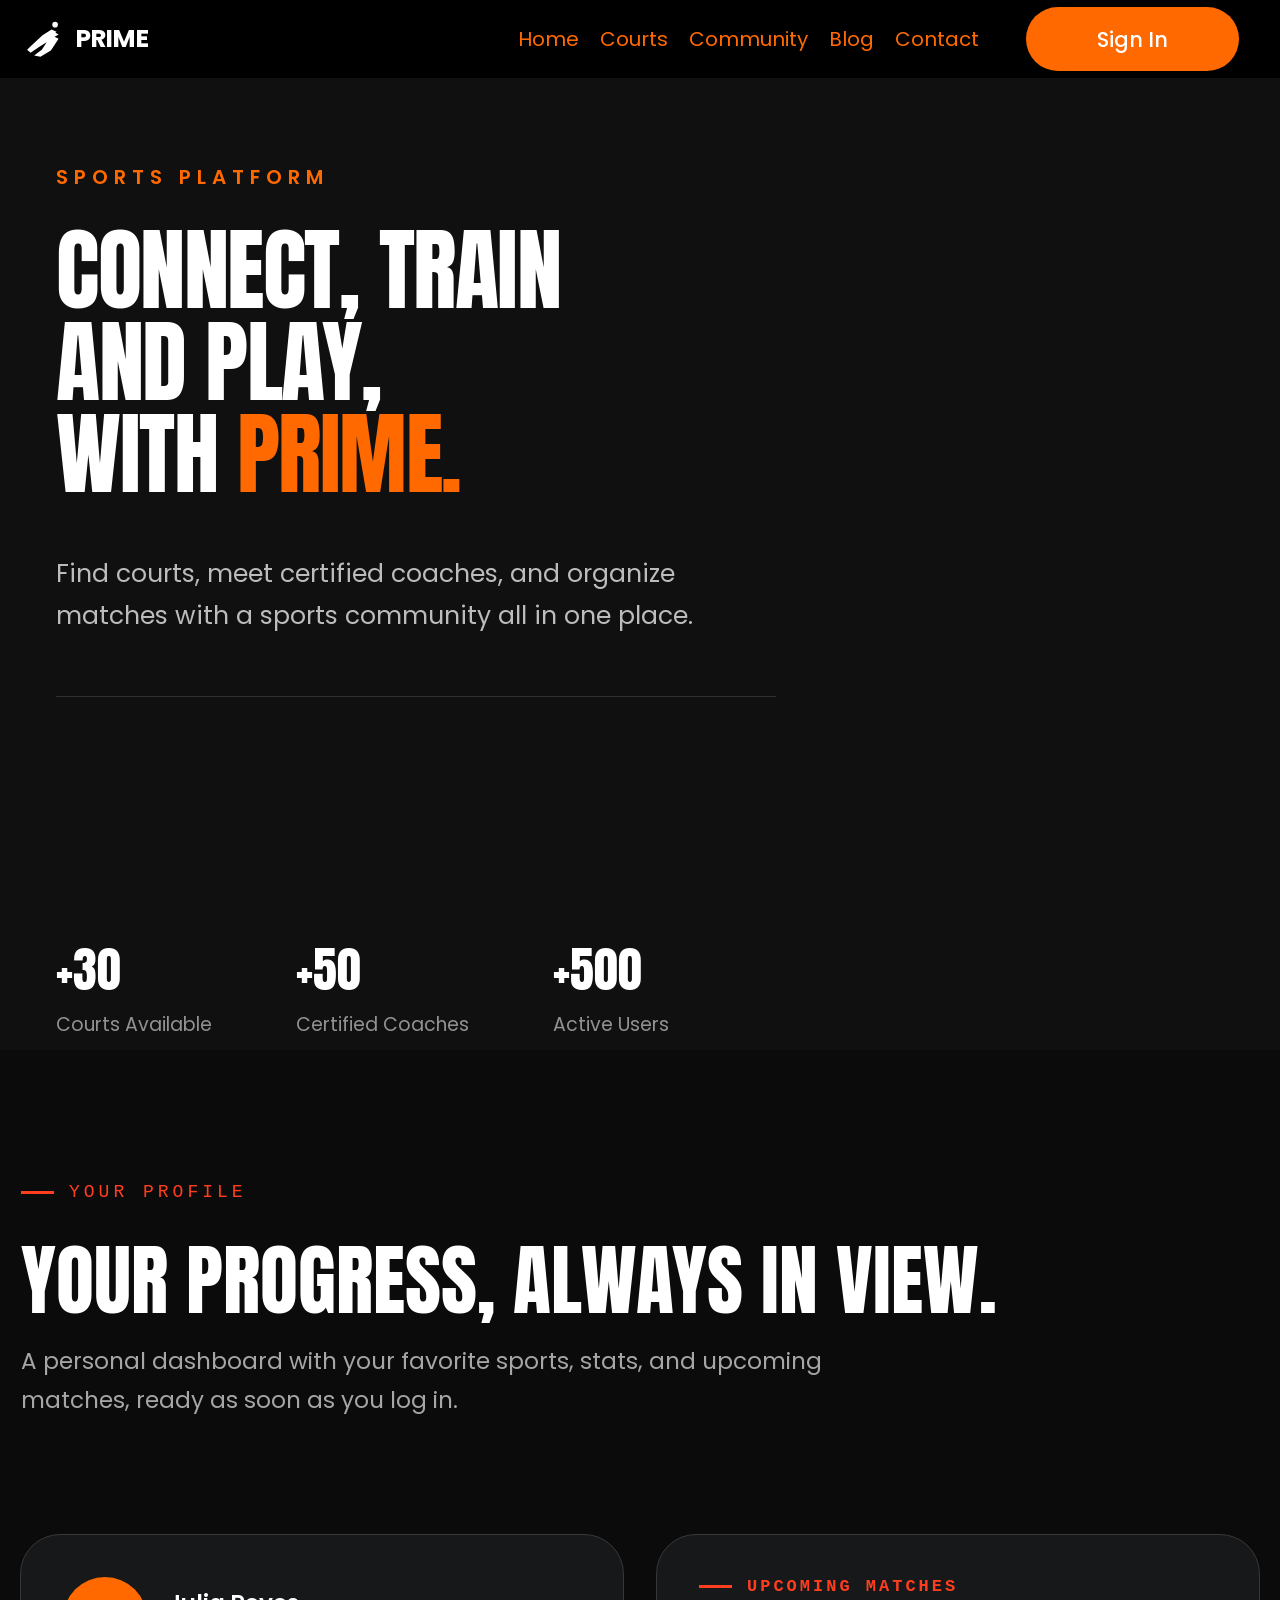
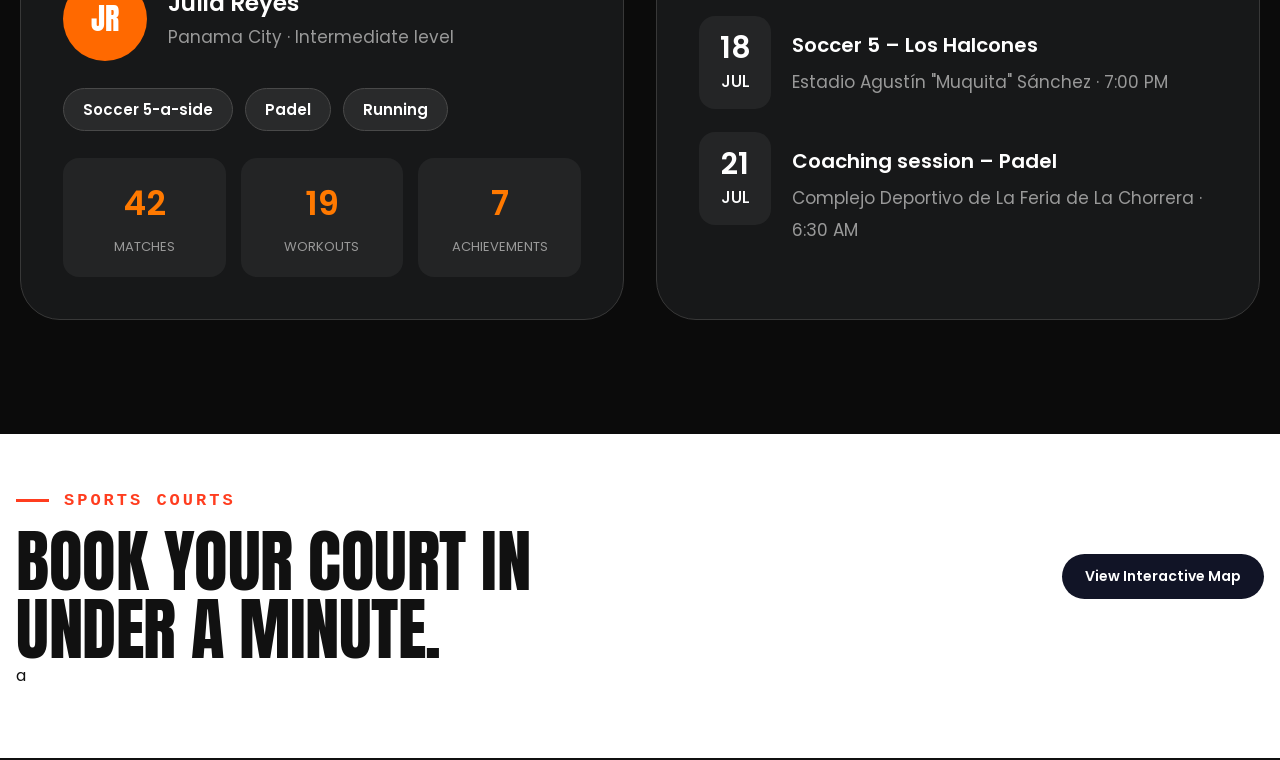
==== commit 59f694b2: "puse todo" ====
--- a/Index.html
+++ b/Index.html
@@ -1,218 +1,218 @@
-
-<!DOCTYPE html>
-<html lang="es">
-<head>
-    <meta charset="UTF-8">
-    <meta name="viewport" content="width=device-width, initial-scale=1.0">
-    <title>PRIME | Sports Platform</title>
-
-    <link rel="stylesheet" href="style.css">
-
-    <!-- Fuentes de Google -->
-    <link rel="preconnect" href="https://fonts.googleapis.com">
-    <link rel="preconnect" href="https://fonts.gstatic.com" crossorigin>
-    <link href="https://fonts.googleapis.com/css2?family=Anton&family=Poppins:wght@400;500;600;700&display=swap" rel="stylesheet">
-</head>
-<body>
-
-    <!-- Barra de navegación -->
-    <header class="navbar">
-        <a href="#" class="logo">
-            <svg class="logo-icon" viewBox="0 0 60 55" aria-hidden="true">
-                <circle cx="43" cy="7" r="4" fill="currentColor"/>
-                <path d="M38 14 L25 22 L10 36 L3 43 L8 47 L20 39 L31 32 L24 43 L13 51 L22 53 L37 44 L48 27 L39 23 L45 17 Z"
-                      fill="currentColor"/>
-                <path d="M28 22 L41 17 L48 21 L36 28 Z"
-                      fill="currentColor"/>
-            </svg>
-            <span>PRIME</span>
-        </a>
-
-        <nav class="nav-links">
-            <a href="#">Home</a>
-            <a href="#">Courts</a>
-            <a href="#">Community</a>
-            <a href="#">Blog</a>
-            <a href="#">Contact</a>
-        </nav>
-
-        <a href="#" class="sign-in">Sign In</a>
-
-        <button class="menu-toggle" aria-label="Abrir menú">
-            ☰
-        </button>
-    </header>
-
-    <!-- Sección principal -->
-    <main class="hero">
-        <section class="hero-content">
-            <p class="eyebrow">SPORTS PLATFORM</p>
-
-            <h1>
-                CONNECT, TRAIN<br>
-                AND PLAY,<br>
-                WITH <span>PRIME.</span>
-            </h1>
-
-            <p class="description">
-                Find courts, meet certified coaches, and organize<br class="desktop-break">
-                matches with a sports community all in one place.
-            </p>
-
-            <div class="hero-divider"></div>
-        </section>
-    </main>
-
-    <script>
-        const menuToggle = document.querySelector(".menu-toggle");
-        const navLinks = document.querySelector(".nav-links");
-
-        menuToggle.addEventListener("click", () => {
-            navLinks.classList.toggle("active");
-        });
-    </script>
-
-<!-- ===== ESTADÍSTICAS ===== -->
-<section class="stats">
-    <div class="stat-item">
-        <h2>+30</h2>
-        <p>Courts Available</p>
-    </div>
-
-    <div class="stat-item">
-        <h2>+50</h2>
-        <p>Certified Coaches</p>
-    </div>
-
-    <div class="stat-item">
-        <h2>+500</h2>
-        <p>Active Users</p>
-    </div>
-</section>
-
-<!-- ===== SECCIÓN PERFIL ===== -->
-<section class="profile-section">
-    <p class="profile-label">
-        <span></span>
-        YOUR PROFILE
-    </p>
-
-    <h2 class="profile-title">
-        YOUR PROGRESS, ALWAYS IN VIEW.
-    </h2>
-
-    <p class="profile-description">
-        A personal dashboard with your favorite sports, stats, and upcoming
-        <br class="desktop-break">
-        matches, ready as soon as you log in.
-    </p>
-</section>
-
-<!-- ===== DASHBOARD DEL USUARIO ===== -->
-<section class="dashboard-section">
-
-    <!-- Tarjeta de perfil -->
-    <div class="dashboard-card profile-card">
-
-        <div class="user-info">
-            <div class="user-avatar">JR</div>
-
-            <div class="user-details">
-                <h3>Julia Reyes</h3>
-                <p>Panama City · Intermediate level</p>
-            </div>
-        </div>
-
-        <!-- Deportes favoritos -->
-        <div class="sport-tags">
-            <span>Soccer 5-a-side</span>
-            <span>Padel</span>
-            <span>Running</span>
-        </div>
-
-        <!-- Estadísticas personales -->
-        <div class="user-stats">
-            <div class="user-stat">
-                <h4>42</h4>
-                <p>MATCHES</p>
-            </div>
-
-            <div class="user-stat">
-                <h4>19</h4>
-                <p>WORKOUTS</p>
-            </div>
-
-            <div class="user-stat">
-                <h4>7</h4>
-                <p>ACHIEVEMENTS</p>
-            </div>
-        </div>
-
-    </div>
-
-    <!-- Tarjeta de próximos partidos -->
-    <div class="dashboard-card matches-card">
-
-        <p class="section-label">
-            <span></span>
-            UPCOMING MATCHES
-        </p>
-
-        <div class="match-item">
-            <div class="match-date">
-                <strong>18</strong>
-                <span>JUL</span>
-            </div>
-
-            <div class="match-details">
-                <h3>Soccer 5 – Los Halcones</h3>
-                <p>Estadio Agustín "Muquita" Sánchez · 7:00 PM</p>
-            </div>
-        </div>
-
-        <div class="match-item">
-            <div class="match-date">
-                <strong>21</strong>
-                <span>JUL</span>
-            </div>
-
-            <div class="match-details">
-                <h3>Coaching session – Padel</h3>
-                <p>Complejo Deportivo de La Feria de La Chorrera · 6:30 AM</p>
-            </div>
-        </div>
-
-    </div>
-
-</section>
-
-
-<!-- ===== SECCIÓN DE RESERVA DE CANCHAS ===== -->
-<section class="courts-section">
-
-    <div class="courts-heading">
-
-        <div class="courts-title-content">
-            <p class="section-label">
-                <span></span>
-                SPORTS COURTS
-            </p>
-
-            <h2>
-                BOOK YOUR COURT IN<br>
-                UNDER A MINUTE.
-            </h2>
-        </div>
-
-        <a href="#interactive-map" class="map-button">
-            View Interactive Map
-        </a>
-
-    </div>
-
-    <!-- Aquí puedes agregar posteriormente el mapa de canchas -->
-    <div id="interactive-map"></div>
-
-</section>
-</body>
-</html>
+
+<!DOCTYPE html>
+<html lang="es">
+<head>
+    <meta charset="UTF-8">
+    <meta name="viewport" content="width=device-width, initial-scale=1.0">
+    <title>PRIME | Sports Platform</title>
+
+    <link rel="stylesheet" href="style.css">
+
+    <!-- Fuentes de Google -->
+    <link rel="preconnect" href="https://fonts.googleapis.com">
+    <link rel="preconnect" href="https://fonts.gstatic.com" crossorigin>
+    <link href="https://fonts.googleapis.com/css2?family=Anton&family=Poppins:wght@400;500;600;700&display=swap" rel="stylesheet">
+</head>
+<body>
+
+    <!-- Barra de navegación -->
+    <header class="navbar">
+        <a href="#" class="logo">
+            <svg class="logo-icon" viewBox="0 0 60 55" aria-hidden="true">
+                <circle cx="43" cy="7" r="4" fill="currentColor"/>
+                <path d="M38 14 L25 22 L10 36 L3 43 L8 47 L20 39 L31 32 L24 43 L13 51 L22 53 L37 44 L48 27 L39 23 L45 17 Z"
+                      fill="currentColor"/>
+                <path d="M28 22 L41 17 L48 21 L36 28 Z"
+                      fill="currentColor"/>
+            </svg>
+            <span>PRIME</span>
+        </a>
+
+        <nav class="nav-links">
+            <a href="#">Home</a>
+            <a href="#">Courts</a>
+            <a href="#">Community</a>
+            <a href="#">Blog</a>
+            <a href="#">Contact</a>
+        </nav>
+
+        <a href="#" class="sign-in">Sign In</a>
+
+        <button class="menu-toggle" aria-label="Abrir menú">
+            ☰
+        </button>
+    </header>
+
+    <!-- Sección principal -->
+    <main class="hero">
+        <section class="hero-content">
+            <p class="eyebrow">SPORTS PLATFORM</p>
+
+            <h1>
+                CONNECT, TRAIN<br>
+                AND PLAY,<br>
+                WITH <span>PRIME.</span>
+            </h1>
+
+            <p class="description">
+                Find courts, meet certified coaches, and organize<br class="desktop-break">
+                matches with a sports community all in one place.
+            </p>
+
+            <div class="hero-divider"></div>
+        </section>
+    </main>
+
+    <script>
+        const menuToggle = document.querySelector(".menu-toggle");
+        const navLinks = document.querySelector(".nav-links");
+
+        menuToggle.addEventListener("click", () => {
+            navLinks.classList.toggle("active");
+        });
+    </script>
+
+<!-- ===== ESTADÍSTICAS ===== -->
+<section class="stats">
+    <div class="stat-item">
+        <h2>+30</h2>
+        <p>Courts Available</p>
+    </div>
+
+    <div class="stat-item">
+        <h2>+50</h2>
+        <p>Certified Coaches</p>
+    </div>
+
+    <div class="stat-item">
+        <h2>+500</h2>
+        <p>Active Users</p>
+    </div>
+</section>
+
+<!-- ===== SECCIÓN PERFIL ===== -->
+<section class="profile-section">
+    <p class="profile-label">
+        <span></span>
+        YOUR PROFILE
+    </p>
+
+    <h2 class="profile-title">
+        YOUR PROGRESS, ALWAYS IN VIEW.
+    </h2>
+
+    <p class="profile-description">
+        A personal dashboard with your favorite sports, stats, and upcoming
+        <br class="desktop-break">
+        matches, ready as soon as you log in.
+    </p>
+</section>
+
+<!-- ===== DASHBOARD DEL USUARIO ===== -->
+<section class="dashboard-section">
+
+    <!-- Tarjeta de perfil -->
+    <div class="dashboard-card profile-card">
+
+        <div class="user-info">
+            <div class="user-avatar">JR</div>
+
+            <div class="user-details">
+                <h3>Julia Reyes</h3>
+                <p>Panama City · Intermediate level</p>
+            </div>
+        </div>
+
+        <!-- Deportes favoritos -->
+        <div class="sport-tags">
+            <span>Soccer 5-a-side</span>
+            <span>Padel</span>
+            <span>Running</span>
+        </div>
+
+        <!-- Estadísticas personales -->
+        <div class="user-stats">
+            <div class="user-stat">
+                <h4>42</h4>
+                <p>MATCHES</p>
+            </div>
+
+            <div class="user-stat">
+                <h4>19</h4>
+                <p>WORKOUTS</p>
+            </div>
+
+            <div class="user-stat">
+                <h4>7</h4>
+                <p>ACHIEVEMENTS</p>
+            </div>
+        </div>
+
+    </div>
+
+    <!-- Tarjeta de próximos partidos -->
+    <div class="dashboard-card matches-card">
+
+        <p class="section-label">
+            <span></span>
+            UPCOMING MATCHES
+        </p>
+
+        <div class="match-item">
+            <div class="match-date">
+                <strong>18</strong>
+                <span>JUL</span>
+            </div>
+
+            <div class="match-details">
+                <h3>Soccer 5 – Los Halcones</h3>
+                <p>Estadio Agustín "Muquita" Sánchez · 7:00 PM</p>
+            </div>
+        </div>
+
+        <div class="match-item">
+            <div class="match-date">
+                <strong>21</strong>
+                <span>JUL</span>
+            </div>
+
+            <div class="match-details">
+                <h3>Coaching session – Padel</h3>
+                <p>Complejo Deportivo de La Feria de La Chorrera · 6:30 AM</p>
+            </div>
+        </div>
+
+    </div>
+
+</section>
+
+
+<!-- ===== SECCIÓN DE RESERVA DE CANCHAS ===== -->
+<section class="courts-section">
+
+    <div class="courts-heading">
+
+        <div class="courts-title-content">
+            <p class="section-label">
+                <span></span>
+                SPORTS COURTS
+            </p>
+
+            <h2>
+                BOOK YOUR COURT IN<br>
+                UNDER A MINUTE.
+            </h2>
+        </div>
+
+        <a href="#interactive-map" class="map-button">
+            View Interactive Map
+        </a>
+
+    </div>
+
+    <!-- Aquí puedes agregar posteriormente el mapa de canchas -->
+    <div id="interactive-map"></div>
+a
+</section>
+</body>
+</html>
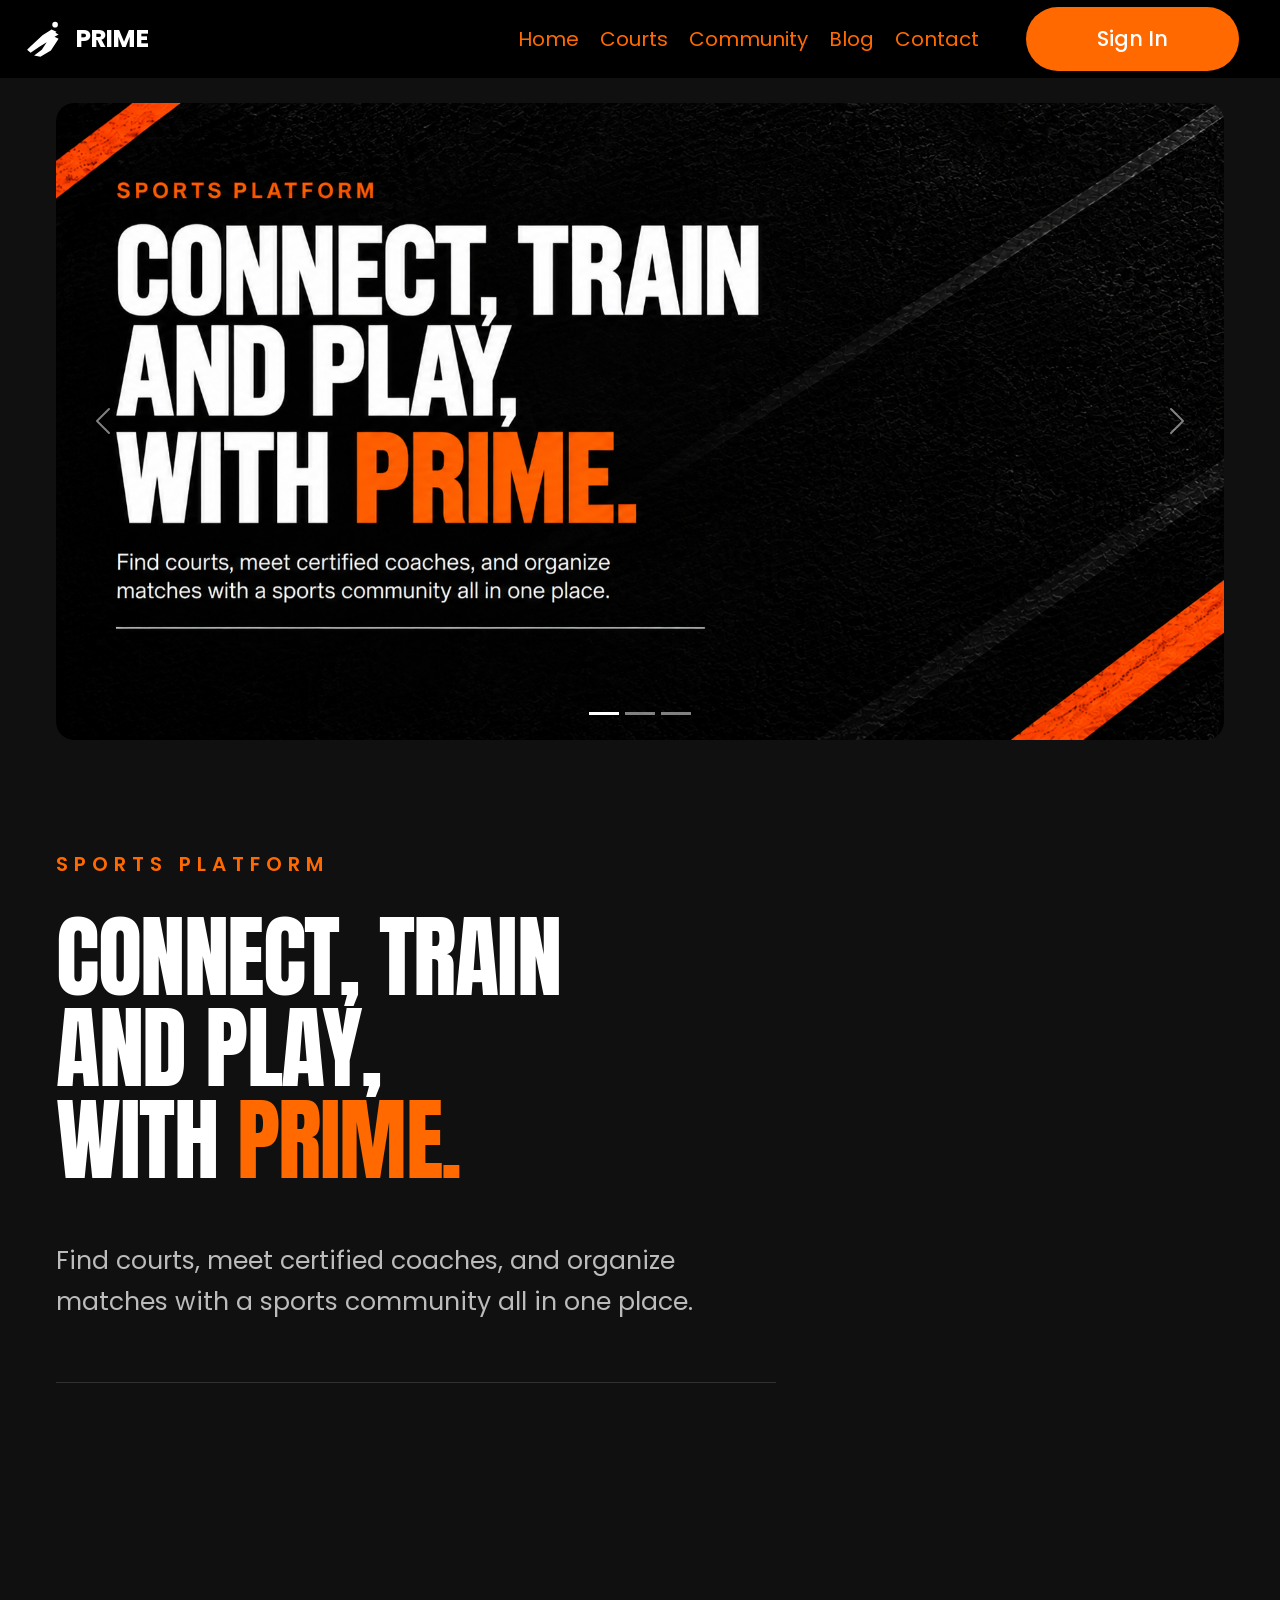
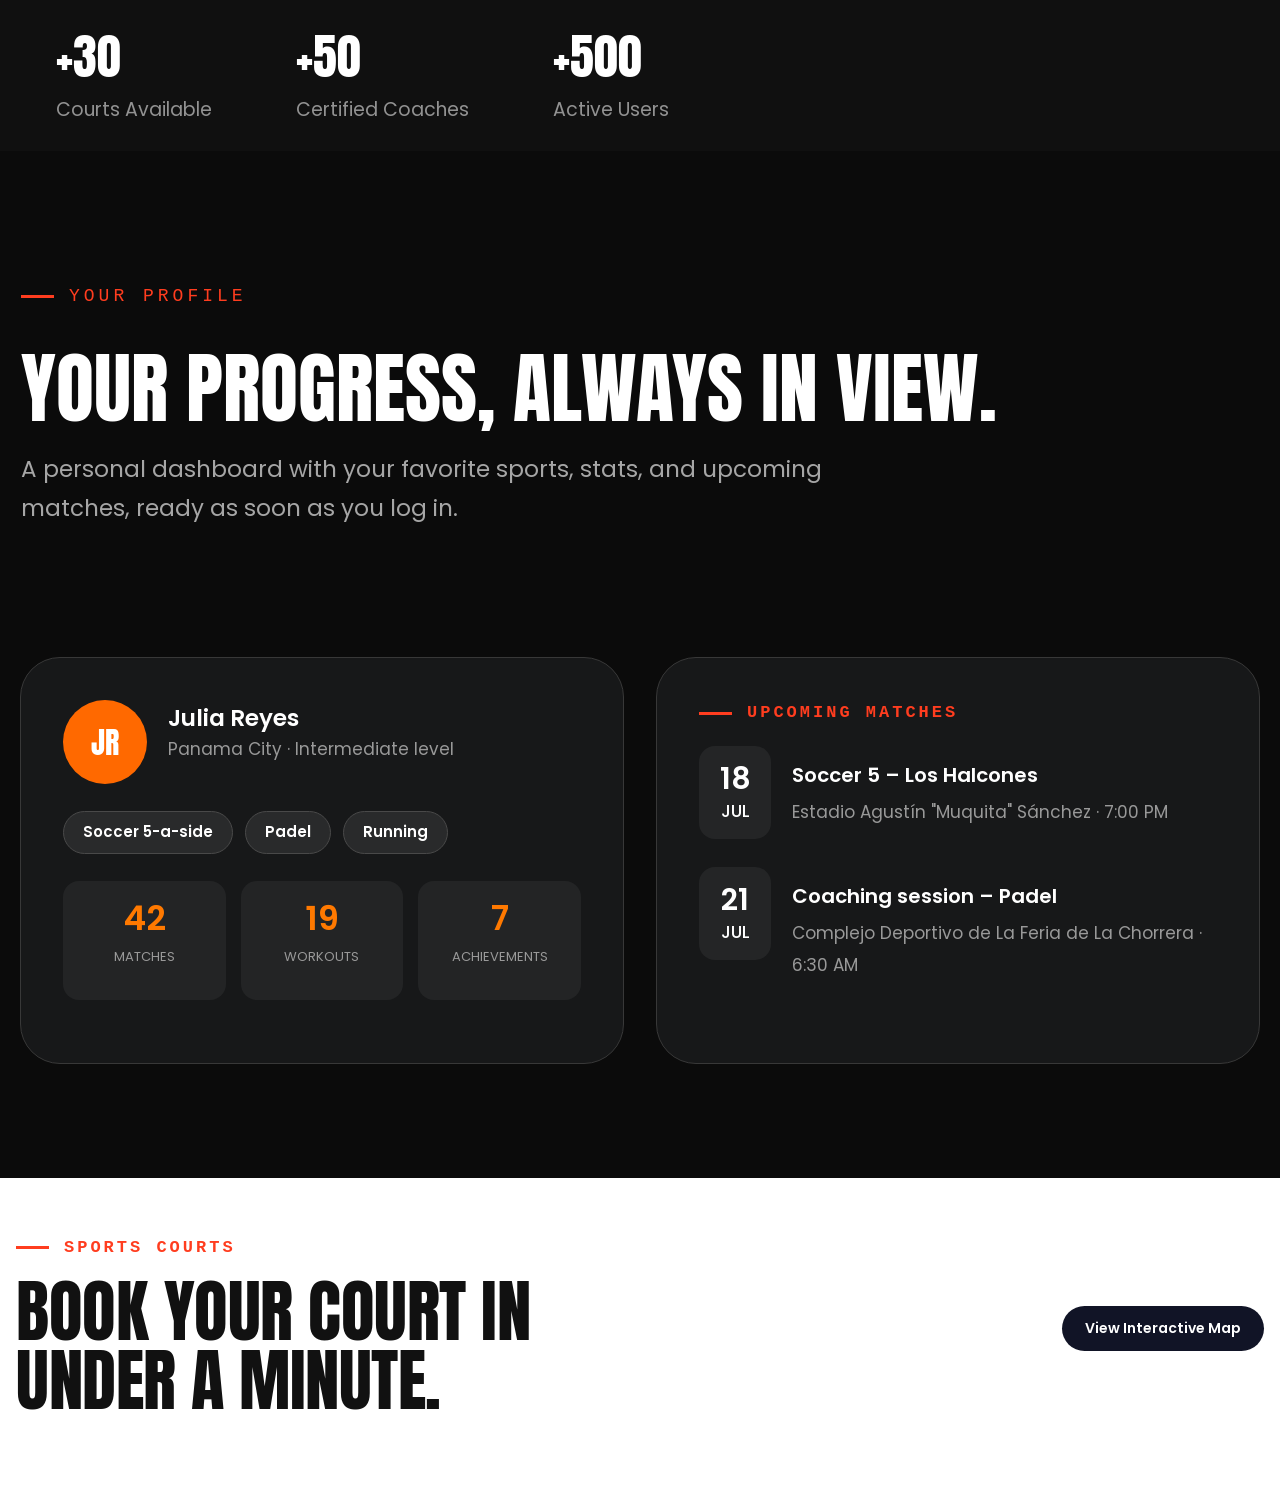
==== commit f8dff0d6: "progreso" ====
--- a/Index.html
+++ b/Index.html
@@ -6,6 +6,12 @@
     <meta name="viewport" content="width=device-width, initial-scale=1.0">
     <title>PRIME | Sports Platform</title>
 
+    <!-- Bootstrap CSS -->
+    <link
+      href="https://cdn.jsdelivr.net/npm/bootstrap@5.3.3/dist/css/bootstrap.min.css"
+      rel="stylesheet">
+
+    <!-- Tu CSS -->
     <link rel="stylesheet" href="style.css">
 
     <!-- Fuentes de Google -->
@@ -43,6 +49,77 @@
         </button>
     </header>
 
+<!-- ===== CARRUSEL PRINCIPAL ===== -->
+<section class="prime-carousel-section">
+
+    <div id="carouselStackedBottom"
+         class="carousel slide"
+         data-bs-ride="carousel">
+
+        <div class="carousel-inner">
+
+            <div class="carousel-item active">
+                <img src="imagenes/imagen1.png"
+                     class="d-block w-100"
+                     alt="Primera imagen">
+            </div>
+
+            <div class="carousel-item">
+                <img src="imagenes/imagen2.png"
+                     class="d-block w-100"
+                     alt="Segunda imagen">
+            </div>
+
+            <div class="carousel-item">
+                <img src="imagenes/imagen3.png"
+                     class="d-block w-100"
+                     alt="Tercera imagen">
+            </div>
+
+        </div>
+
+        <button class="carousel-control-prev"
+                type="button"
+                data-bs-target="#carouselStackedBottom"
+                data-bs-slide="prev"
+                aria-label="Imagen anterior">
+            <span class="carousel-control-prev-icon"
+                  aria-hidden="true"></span>
+        </button>
+
+        <button class="carousel-control-next"
+                type="button"
+                data-bs-target="#carouselStackedBottom"
+                data-bs-slide="next"
+                aria-label="Imagen siguiente">
+            <span class="carousel-control-next-icon"
+                  aria-hidden="true"></span>
+        </button>
+
+        <div class="carousel-indicators">
+            <button type="button"
+                    data-bs-target="#carouselStackedBottom"
+                    data-bs-slide-to="0"
+                    class="active"
+                    aria-current="true"
+                    aria-label="Imagen 1"></button>
+
+            <button type="button"
+                    data-bs-target="#carouselStackedBottom"
+                    data-bs-slide-to="1"
+                    aria-label="Imagen 2"></button>
+
+            <button type="button"
+                    data-bs-target="#carouselStackedBottom"
+                    data-bs-slide-to="2"
+                    aria-label="Imagen 3"></button>
+        </div>
+
+    </div>
+
+</section>
+<!-- ===== FIN DEL CARRUSEL ===== -->
+
     <!-- Sección principal -->
     <main class="hero">
         <section class="hero-content">
@@ -89,7 +166,6 @@
         <p>Active Users</p>
     </div>
 </section>
-
 <!-- ===== SECCIÓN PERFIL ===== -->
 <section class="profile-section">
     <p class="profile-label">
@@ -212,7 +288,7 @@
 
     <!-- Aquí puedes agregar posteriormente el mapa de canchas -->
     <div id="interactive-map"></div>
-a
-</section>
+</section>
+<script src="https://cdn.jsdelivr.net/npm/bootstrap@5.3.3/dist/js/bootstrap.bundle.min.js"></script>
 </body>
 </html>
--- a/style.css
+++ b/style.css
@@ -894,3 +894,60 @@
         min-width: 190px;
     }
 }
+
+/* ===== CARRUSEL PRIME ===== */
+
+.prime-carousel-section {
+    display: block;
+    position: relative;
+    width: 100%;
+    padding: 25px 4.4%;
+    background-color: #101010;
+}
+
+#carouselStackedBottom {
+    display: block;
+    position: relative;
+    width: 100%;
+    max-width: 1400px;
+    min-height: 200px;
+    overflow: hidden;
+    border-radius: 18px;
+    background-color: #202020;
+}
+
+#carouselStackedBottom .carousel-inner {
+    width: 100%;
+}
+#carouselStackedBottom .carousel-item {
+    height: auto;
+}
+
+#carouselStackedBottom .carousel-item img {
+    display: block;
+    width: 100%;
+    height: auto;
+    object-fit: contain;
+    object-position: center;
+}
+
+#carouselStackedBottom .carousel-control-prev,
+#carouselStackedBottom .carousel-control-next {
+    width: 8%;
+    z-index: 2;
+}
+
+#carouselStackedBottom .carousel-indicators {
+    z-index: 3;
+    margin-bottom: 15px;
+}
+
+@media (max-width: 700px) {
+    .prime-carousel-section {
+        padding: 15px 4%;
+    }
+
+    #carouselStackedBottom .carousel-item {
+        height: auto;
+    }
+}
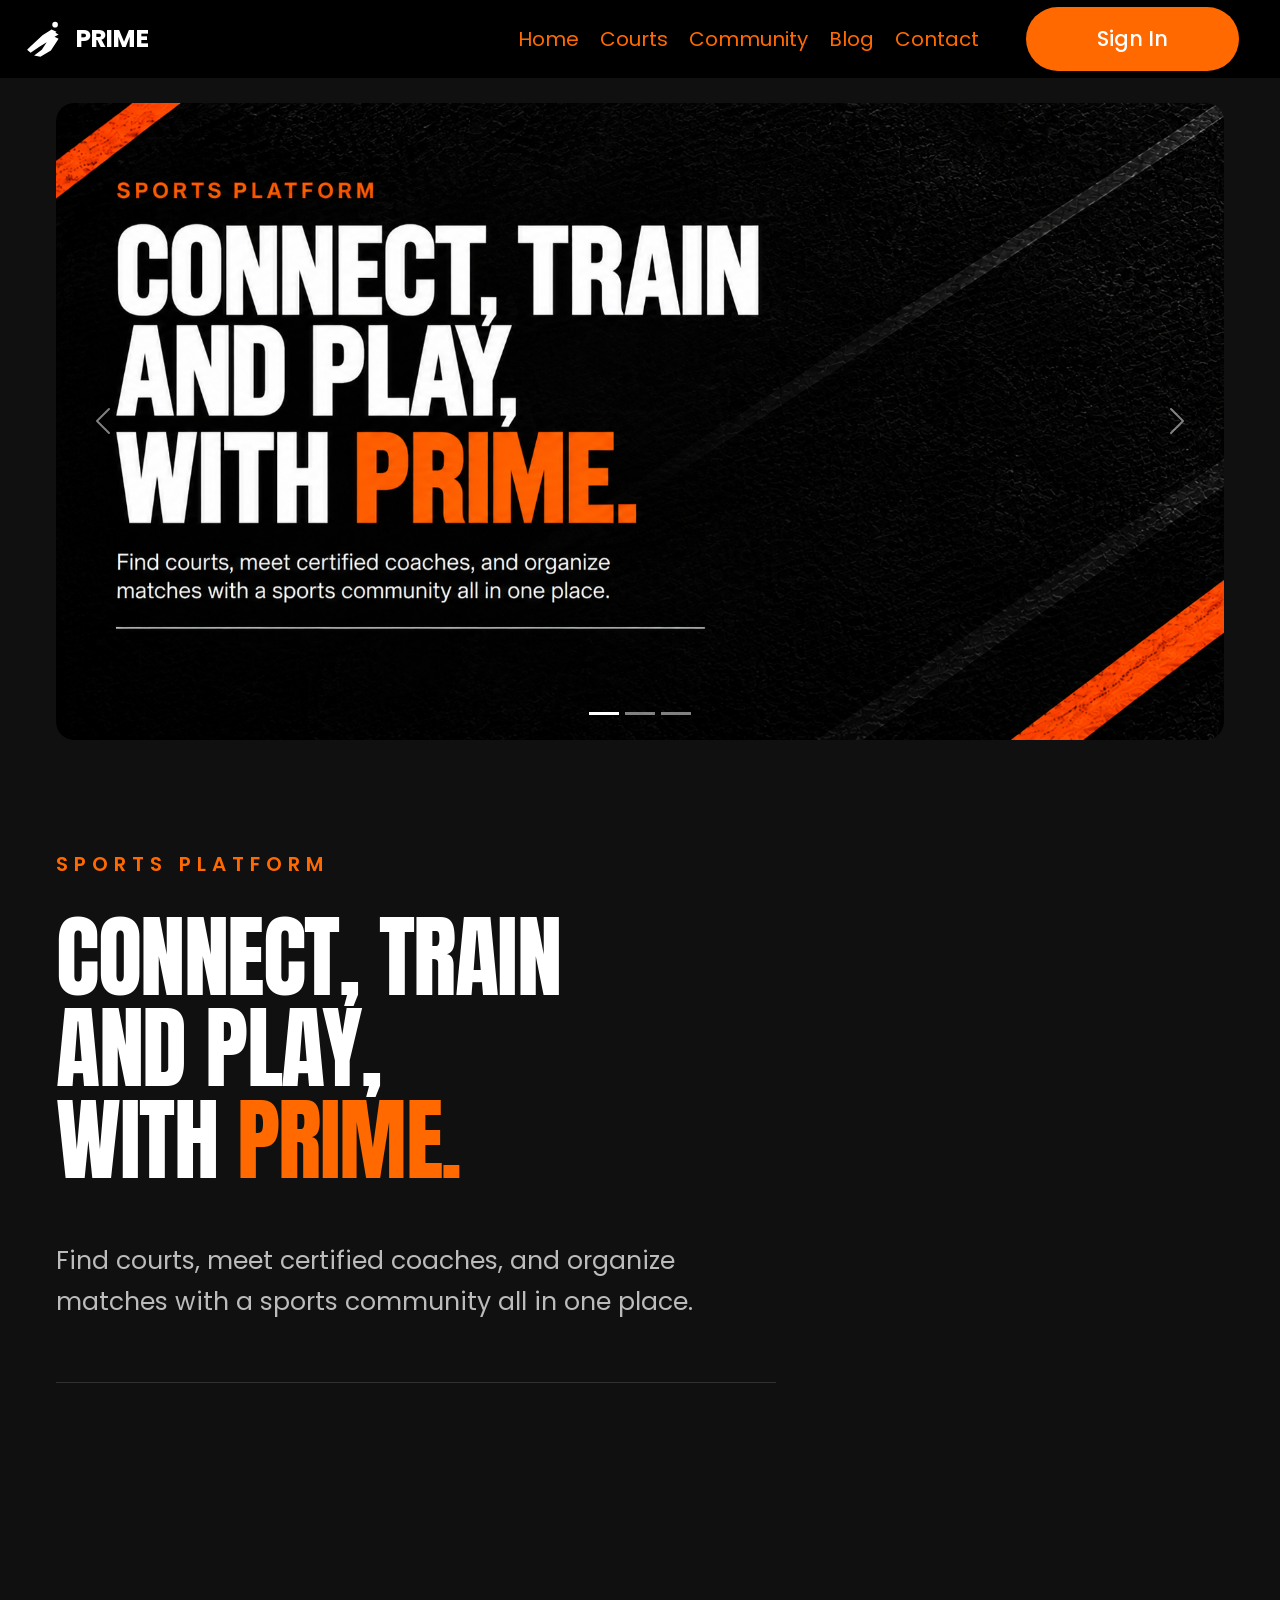
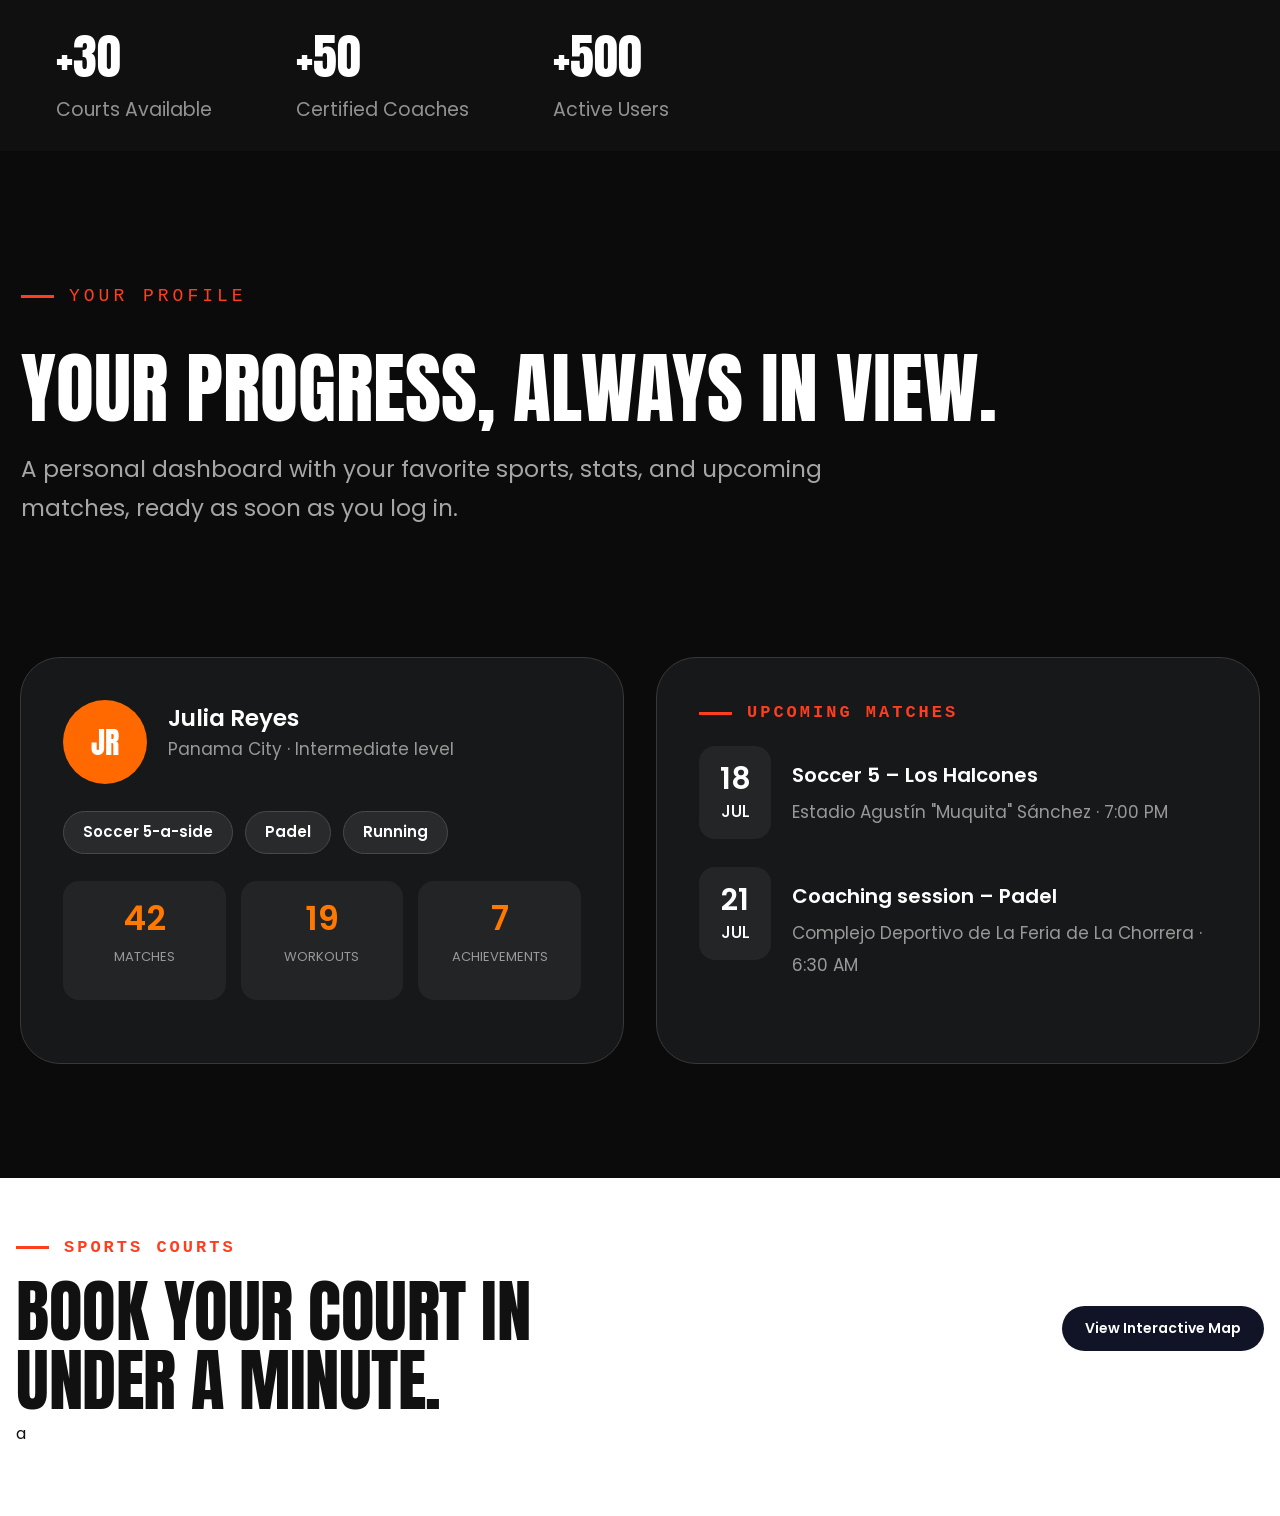
==== commit edc6fa3f: "nuevo" ====
--- a/Index.html
+++ b/Index.html
@@ -1,4 +1,3 @@
-
 <!DOCTYPE html>
 <html lang="es">
 <head>
@@ -20,8 +19,7 @@
     <link href="https://fonts.googleapis.com/css2?family=Anton&family=Poppins:wght@400;500;600;700&display=swap" rel="stylesheet">
 </head>
 <body>
-
-    <!-- Barra de navegación -->
+     <!-- Barra de navegación -->
     <header class="navbar">
         <a href="#" class="logo">
             <svg class="logo-icon" viewBox="0 0 60 55" aria-hidden="true">
@@ -48,8 +46,7 @@
             ☰
         </button>
     </header>
-
-<!-- ===== CARRUSEL PRINCIPAL ===== -->
+    <!-- ===== CARRUSEL PRINCIPAL ===== -->
 <section class="prime-carousel-section">
 
     <div id="carouselStackedBottom"
@@ -77,7 +74,6 @@
             </div>
 
         </div>
-
         <button class="carousel-control-prev"
                 type="button"
                 data-bs-target="#carouselStackedBottom"
@@ -116,8 +112,7 @@
         </div>
 
     </div>
-
-</section>
+   </section>
 <!-- ===== FIN DEL CARRUSEL ===== -->
 
     <!-- Sección principal -->
@@ -148,8 +143,7 @@
             navLinks.classList.toggle("active");
         });
     </script>
-
-<!-- ===== ESTADÍSTICAS ===== -->
+ <!-- ===== ESTADÍSTICAS ===== -->
 <section class="stats">
     <div class="stat-item">
         <h2>+30</h2>
@@ -166,14 +160,14 @@
         <p>Active Users</p>
     </div>
 </section>
+
 <!-- ===== SECCIÓN PERFIL ===== -->
 <section class="profile-section">
     <p class="profile-label">
         <span></span>
         YOUR PROFILE
     </p>
-
-    <h2 class="profile-title">
+     <h2 class="profile-title">
         YOUR PROGRESS, ALWAYS IN VIEW.
     </h2>
 
@@ -209,7 +203,7 @@
         <!-- Estadísticas personales -->
         <div class="user-stats">
             <div class="user-stat">
-                <h4>42</h4>
+              <h4>42</h4>
                 <p>MATCHES</p>
             </div>
 
@@ -239,8 +233,7 @@
                 <strong>18</strong>
                 <span>JUL</span>
             </div>
-
-            <div class="match-details">
+               <div class="match-details">
                 <h3>Soccer 5 – Los Halcones</h3>
                 <p>Estadio Agustín "Muquita" Sánchez · 7:00 PM</p>
             </div>
@@ -269,7 +262,7 @@
     <div class="courts-heading">
 
         <div class="courts-title-content">
-            <p class="section-label">
+             <p class="section-label">
                 <span></span>
                 SPORTS COURTS
             </p>
@@ -288,7 +281,8 @@
 
     <!-- Aquí puedes agregar posteriormente el mapa de canchas -->
     <div id="interactive-map"></div>
+a
 </section>
 <script src="https://cdn.jsdelivr.net/npm/bootstrap@5.3.3/dist/js/bootstrap.bundle.min.js"></script>
 </body>
-</html>
+</html>
--- a/style.css
+++ b/style.css
@@ -1,4 +1,3 @@
-
 /* ===== CONFIGURACIÓN GENERAL ===== */
 * {
     margin: 0;
@@ -52,7 +51,6 @@
     width: 42px;
     height: 48px;
 }
-
 .logo span {
     font-family: 'Poppins', sans-serif;
     font-size: 25px;
@@ -950,4 +948,4 @@
     #carouselStackedBottom .carousel-item {
         height: auto;
     }
-}
+}
